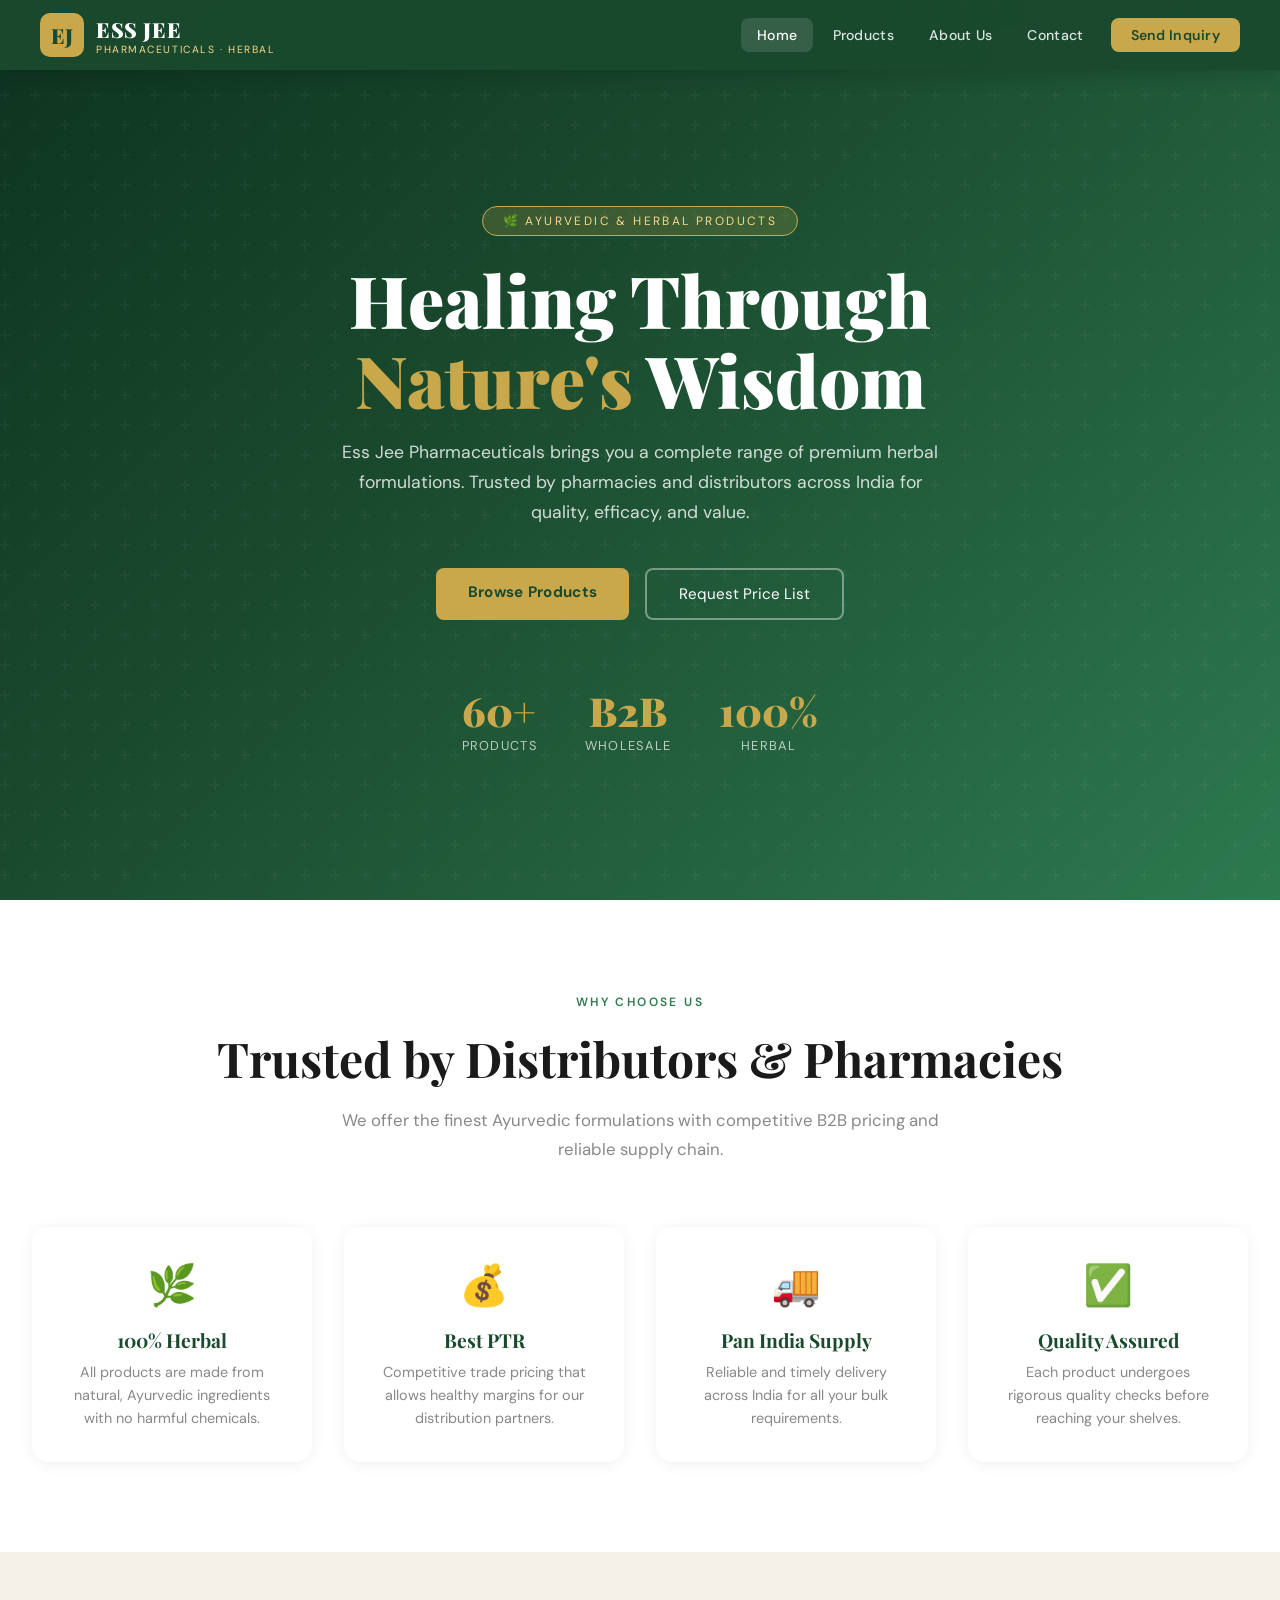
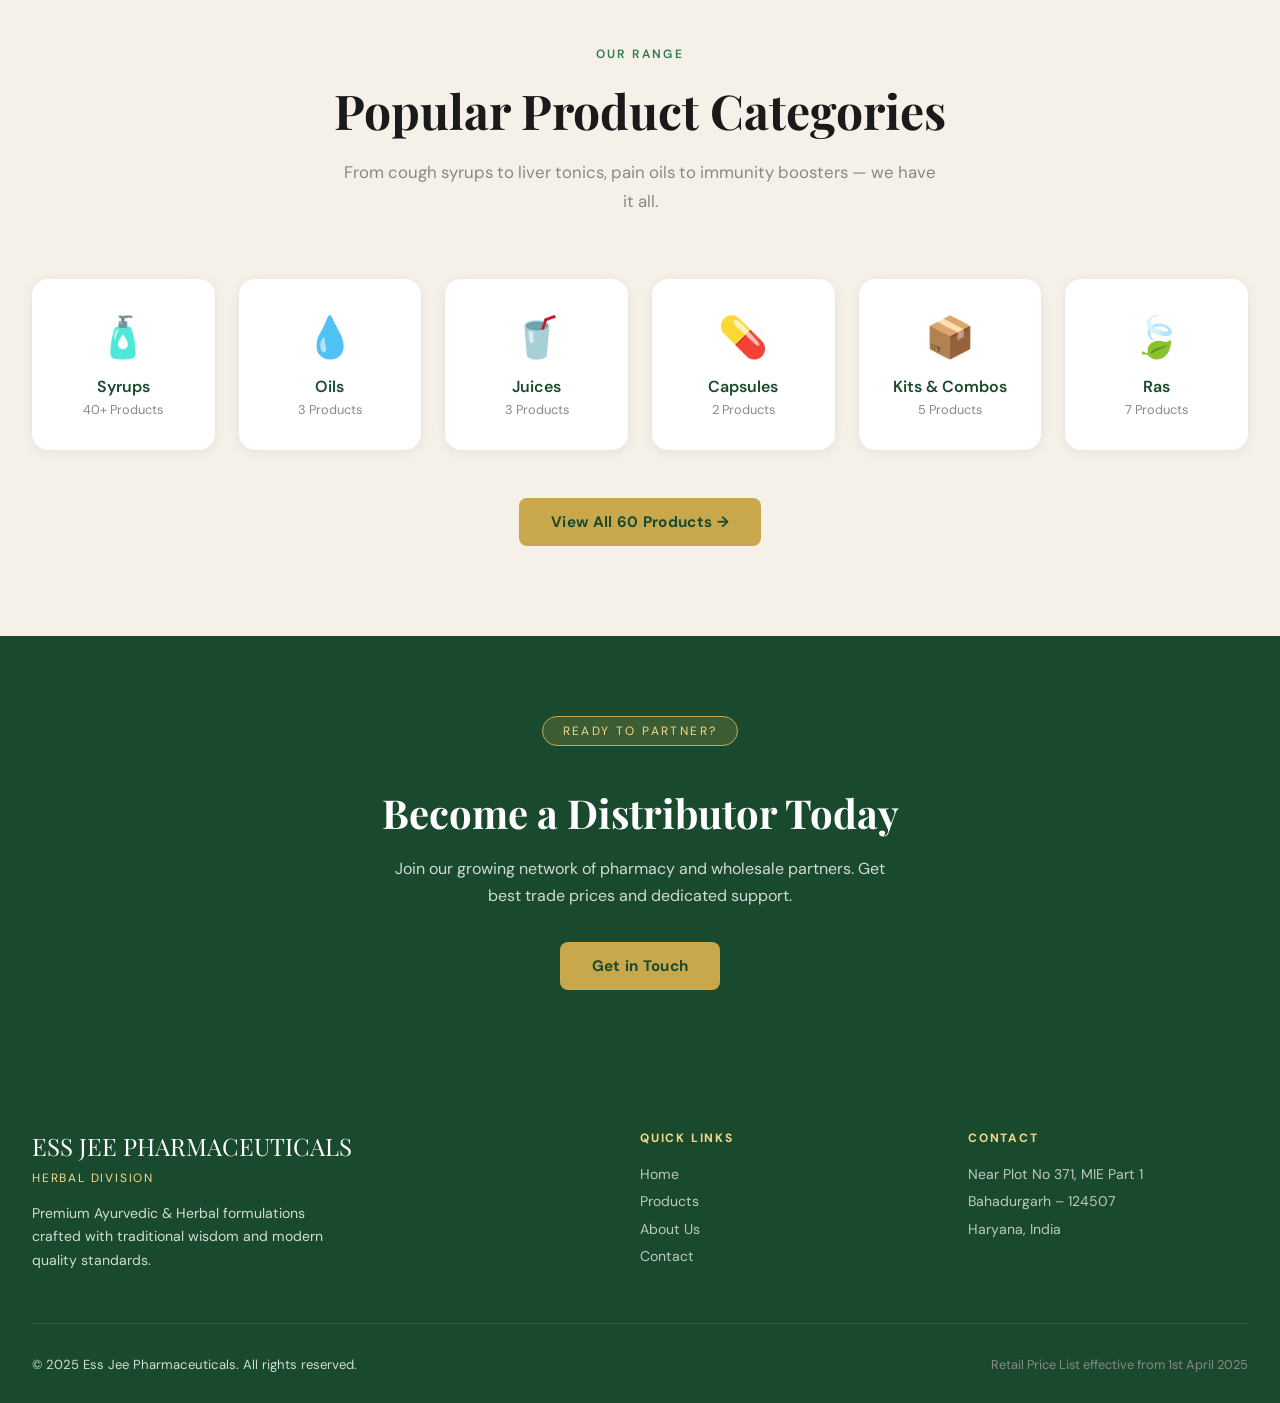
==== index.html @ 4474e798 "Initial commit" ====
<!DOCTYPE html>
<html lang="en">
<head>
<meta charset="UTF-8">
<meta name="viewport" content="width=device-width, initial-scale=1.0">
<title>Ess Jee Pharmaceuticals – Herbal Division</title>
<link rel="stylesheet" href="css/style.css">
</head>
<body>

<!-- NAVBAR -->
<nav id="navbar">
  <a class="nav-logo" href="#" onclick="showPage('home')">
    <div style="width:44px;height:44px;background:var(--gold);border-radius:10px;display:flex;align-items:center;justify-content:center;font-size:1.3rem;font-weight:900;color:var(--green-dark);font-family:'Playfair Display',serif;">EJ</div>
    <div class="nav-logo-text">
      <div class="brand">ESS JEE</div>
      <div class="tagline">Pharmaceuticals · Herbal</div>
    </div>
  </a>
  <div class="nav-links" id="navLinks">
    <a href="#" onclick="showPage('home')" id="nav-home" class="active">Home</a>
    <a href="#" onclick="showPage('products')" id="nav-products">Products</a>
    <a href="#" onclick="showPage('about')" id="nav-about">About Us</a>
    <a href="#" onclick="showPage('contact')" id="nav-contact">Contact</a>
    <a href="#" class="btn-quote" onclick="showPage('contact')">Send Inquiry</a>
  </div>
  <div class="hamburger" onclick="toggleMenu()">
    <span></span><span></span><span></span>
  </div>
</nav>

<!-- HOME PAGE -->
<div id="home-page">
  <section class="hero">
    <div class="hero-content">
      <div class="hero-badge">🌿 Ayurvedic &amp; Herbal Products</div>
      <h1>Healing Through <span>Nature's</span> Wisdom</h1>
      <p>Ess Jee Pharmaceuticals brings you a complete range of premium herbal formulations. Trusted by pharmacies and distributors across India for quality, efficacy, and value.</p>
      <div class="hero-btns">
        <a href="#" class="btn-primary" onclick="showPage('products')">Browse Products</a>
        <a href="#" class="btn-outline" onclick="showPage('contact')">Request Price List</a>
      </div>
      <div class="hero-stats">
        <div class="stat"><div class="num">60+</div><div class="label">Products</div></div>
        <div class="stat"><div class="num">B2B</div><div class="label">Wholesale</div></div>
        <div class="stat"><div class="num">100%</div><div class="label">Herbal</div></div>
      </div>
    </div>
  </section>

  <!-- WHY CHOOSE US -->
  <section style="padding:90px 0;background:white;">
    <div class="container">
      <div class="section-header">
        <span class="section-label">Why Choose Us</span>
        <h2>Trusted by Distributors &amp; Pharmacies</h2>
        <p>We offer the finest Ayurvedic formulations with competitive B2B pricing and reliable supply chain.</p>
      </div>
      <div style="display:grid;grid-template-columns:repeat(auto-fit,minmax(220px,1fr));gap:2rem;">
        <div class="value-card">
          <div class="icon">🌿</div>
          <h3>100% Herbal</h3>
          <p>All products are made from natural, Ayurvedic ingredients with no harmful chemicals.</p>
        </div>
        <div class="value-card">
          <div class="icon">💰</div>
          <h3>Best PTR</h3>
          <p>Competitive trade pricing that allows healthy margins for our distribution partners.</p>
        </div>
        <div class="value-card">
          <div class="icon">🚚</div>
          <h3>Pan India Supply</h3>
          <p>Reliable and timely delivery across India for all your bulk requirements.</p>
        </div>
        <div class="value-card">
          <div class="icon">✅</div>
          <h3>Quality Assured</h3>
          <p>Each product undergoes rigorous quality checks before reaching your shelves.</p>
        </div>
      </div>
    </div>
  </section>

  <!-- FEATURED PRODUCTS TEASER -->
  <section style="padding:90px 0;background:var(--off-white);">
    <div class="container">
      <div class="section-header">
        <span class="section-label">Our Range</span>
        <h2>Popular Product Categories</h2>
        <p>From cough syrups to liver tonics, pain oils to immunity boosters — we have it all.</p>
      </div>
      <div style="display:grid;grid-template-columns:repeat(auto-fit,minmax(180px,1fr));gap:1.5rem;margin-bottom:3rem;">
        <div onclick="filterAndShow('Syrup')" style="cursor:pointer;background:white;border-radius:16px;padding:2rem;text-align:center;box-shadow:0 2px 12px rgba(0,0,0,0.07);transition:all 0.2s;" onmouseover="this.style.transform='translateY(-4px)'" onmouseout="this.style.transform='translateY(0)'">
          <div style="font-size:2.5rem;margin-bottom:0.8rem;">🧴</div>
          <div style="font-weight:600;color:var(--green-dark);">Syrups</div>
          <div style="font-size:0.8rem;color:var(--text-light);margin-top:4px;">40+ Products</div>
        </div>
        <div onclick="filterAndShow('Oil')" style="cursor:pointer;background:white;border-radius:16px;padding:2rem;text-align:center;box-shadow:0 2px 12px rgba(0,0,0,0.07);transition:all 0.2s;" onmouseover="this.style.transform='translateY(-4px)'" onmouseout="this.style.transform='translateY(0)'">
          <div style="font-size:2.5rem;margin-bottom:0.8rem;">💧</div>
          <div style="font-weight:600;color:var(--green-dark);">Oils</div>
          <div style="font-size:0.8rem;color:var(--text-light);margin-top:4px;">3 Products</div>
        </div>
        <div onclick="filterAndShow('Juice')" style="cursor:pointer;background:white;border-radius:16px;padding:2rem;text-align:center;box-shadow:0 2px 12px rgba(0,0,0,0.07);transition:all 0.2s;" onmouseover="this.style.transform='translateY(-4px)'" onmouseout="this.style.transform='translateY(0)'">
          <div style="font-size:2.5rem;margin-bottom:0.8rem;">🥤</div>
          <div style="font-weight:600;color:var(--green-dark);">Juices</div>
          <div style="font-size:0.8rem;color:var(--text-light);margin-top:4px;">3 Products</div>
        </div>
        <div onclick="filterAndShow('Capsule')" style="cursor:pointer;background:white;border-radius:16px;padding:2rem;text-align:center;box-shadow:0 2px 12px rgba(0,0,0,0.07);transition:all 0.2s;" onmouseover="this.style.transform='translateY(-4px)'" onmouseout="this.style.transform='translateY(0)'">
          <div style="font-size:2.5rem;margin-bottom:0.8rem;">💊</div>
          <div style="font-weight:600;color:var(--green-dark);">Capsules</div>
          <div style="font-size:0.8rem;color:var(--text-light);margin-top:4px;">2 Products</div>
        </div>
        <div onclick="filterAndShow('Kit')" style="cursor:pointer;background:white;border-radius:16px;padding:2rem;text-align:center;box-shadow:0 2px 12px rgba(0,0,0,0.07);transition:all 0.2s;" onmouseover="this.style.transform='translateY(-4px)'" onmouseout="this.style.transform='translateY(0)'">
          <div style="font-size:2.5rem;margin-bottom:0.8rem;">📦</div>
          <div style="font-weight:600;color:var(--green-dark);">Kits &amp; Combos</div>
          <div style="font-size:0.8rem;color:var(--text-light);margin-top:4px;">5 Products</div>
        </div>
        <div onclick="filterAndShow('Ras')" style="cursor:pointer;background:white;border-radius:16px;padding:2rem;text-align:center;box-shadow:0 2px 12px rgba(0,0,0,0.07);transition:all 0.2s;" onmouseover="this.style.transform='translateY(-4px)'" onmouseout="this.style.transform='translateY(0)'">
          <div style="font-size:2.5rem;margin-bottom:0.8rem;">🍃</div>
          <div style="font-weight:600;color:var(--green-dark);">Ras</div>
          <div style="font-size:0.8rem;color:var(--text-light);margin-top:4px;">7 Products</div>
        </div>
      </div>
      <div style="text-align:center;">
        <a href="#" class="btn-primary" onclick="showPage('products')">View All 60 Products →</a>
      </div>
    </div>
  </section>

  <!-- CTA -->
  <section style="background:var(--green-dark);padding:80px 2rem;text-align:center;">
    <div class="hero-badge" style="background:rgba(201,168,76,0.2);">Ready to Partner?</div>
    <h2 style="font-family:'Playfair Display',serif;color:white;font-size:2.5rem;margin:1rem 0;">Become a Distributor Today</h2>
    <p style="color:rgba(255,255,255,0.8);max-width:500px;margin:0 auto 2rem;line-height:1.7;">Join our growing network of pharmacy and wholesale partners. Get best trade prices and dedicated support.</p>
    <a href="#" class="btn-primary" onclick="showPage('contact')">Get in Touch</a>
  </section>

  <footer>
    <div class="container">
      <div class="footer-grid">
        <div class="footer-brand">
          <div class="logo-text">ESS JEE PHARMACEUTICALS</div>
          <div class="sub">Herbal Division</div>
          <p>Premium Ayurvedic &amp; Herbal formulations crafted with traditional wisdom and modern quality standards.</p>
        </div>
        <div class="footer-col">
          <h4>Quick Links</h4>
          <a onclick="showPage('home')">Home</a>
          <a onclick="showPage('products')">Products</a>
          <a onclick="showPage('about')">About Us</a>
          <a onclick="showPage('contact')">Contact</a>
        </div>
        <div class="footer-col">
          <h4>Contact</h4>
          <a>Near Plot No 371, MIE Part 1</a>
          <a>Bahadurgarh – 124507</a>
          <a>Haryana, India</a>
        </div>
      </div>
      <div class="footer-bottom">
        <span>© 2025 Ess Jee Pharmaceuticals. All rights reserved.</span>
        <span style="color:var(--text-light);font-size:0.8rem;">Retail Price List effective from 1st April 2025</span>
      </div>
    </div>
  </footer>
</div>

<!-- PRODUCTS PAGE -->
<div id="products-page" class="page-section" style="padding-top:100px;background:var(--off-white);">
  <div class="container">
    <div class="section-header">
      <span class="section-label">Our Range</span>
      <h2>Product Catalogue</h2>
      <p>Complete B2B product listing with MRP and PTR pricing. Effective 1st April 2025.</p>
    </div>
    <div class="search-bar">
      <input type="text" id="productSearch" placeholder="Search products..." oninput="renderProducts()">
    </div>
    <div class="filters" id="filterBtns"></div>
    <div class="products-grid" id="productsGrid"></div>
  </div>
  <!-- Footer -->
  <div style="margin-top:80px;background:var(--green-dark);padding:40px 0;">
    <div class="container" style="display:flex;justify-content:space-between;align-items:center;flex-wrap:wrap;gap:1rem;">
      <span style="color:rgba(255,255,255,0.8);font-size:0.9rem;">© 2025 Ess Jee Pharmaceuticals</span>
      <span style="color:var(--gold-light);font-size:0.8rem;">All prices in INR (₹) · B2B Trade Pricing</span>
    </div>
  </div>
</div>

<!-- ABOUT PAGE -->
<div id="about-page" class="page-section">
  <div class="about-hero">
    <h1>About Ess Jee Pharmaceuticals</h1>
    <p>Rooted in Ayurvedic tradition, committed to modern quality standards.</p>
  </div>
  <div class="about-content">
    <div class="container">
      <div class="about-grid">
        <div style="background:linear-gradient(135deg,var(--green-dark),var(--green-mid));border-radius:20px;height:380px;display:flex;align-items:center;justify-content:center;font-size:6rem;">🌿</div>
        <div class="about-text">
          <span class="section-label">Our Story</span>
          <h2>Healing India, Naturally</h2>
          <p>Ess Jee Pharmaceuticals is a dedicated Herbal Division focused on bringing the best of Ayurvedic science to modern healthcare. We believe in the power of nature to heal, and our products are a testament to that belief.</p>
          <p>Based in Bahadurgarh, Haryana, we serve pharmacies, distributors, and healthcare providers across India with a growing portfolio of over 60 carefully formulated herbal products.</p>
          <p>Our formulations cover a wide spectrum — from liver tonics and cough syrups to joint pain oils, digestive aids, blood purifiers, and immunity boosters — all made with premium quality herbs.</p>
        </div>
      </div>
      <div class="about-grid" style="margin-bottom:0;">
        <div class="about-text">
          <span class="section-label">Our Mission</span>
          <h2>Quality You Can Trust</h2>
          <p>We are committed to producing herbal medicines that are safe, effective, and accessible. Every product in our range undergoes strict quality control to ensure consistency and potency.</p>
          <p>Our B2B pricing model ensures that our trade partners — pharmacies, distributors, and stockists — can maintain healthy margins while offering patients genuinely good herbal alternatives.</p>
        </div>
        <div style="background:linear-gradient(135deg,var(--gold),#8a6910);border-radius:20px;height:380px;display:flex;align-items:center;justify-content:center;font-size:6rem;">⚗️</div>
      </div>
      <div class="section-header" style="margin-top:5rem;">
        <span class="section-label">Our Values</span>
        <h2>What Drives Us</h2>
      </div>
      <div class="values-grid">
        <div class="value-card">
          <div class="icon">🌱</div>
          <h3>Natural Ingredients</h3>
          <p>We source the finest herbs and botanicals to create formulations that are gentle yet powerful.</p>
        </div>
        <div class="value-card">
          <div class="icon">🤝</div>
          <h3>Partner First</h3>
          <p>Our distributors and pharmacies are our partners. We work hard to ensure their success.</p>
        </div>
        <div class="value-card">
          <div class="icon">📋</div>
          <h3>Transparency</h3>
          <p>Clear pricing, clear ingredients, and clear communication — always.</p>
        </div>
      </div>
    </div>
  </div>
  <footer>
    <div class="container">
      <div class="footer-grid">
        <div class="footer-brand">
          <div class="logo-text">ESS JEE PHARMACEUTICALS</div>
          <div class="sub">Herbal Division</div>
          <p>Premium Ayurvedic &amp; Herbal formulations crafted with traditional wisdom and modern quality standards.</p>
        </div>
        <div class="footer-col">
          <h4>Quick Links</h4>
          <a onclick="showPage('home')">Home</a>
          <a onclick="showPage('products')">Products</a>
          <a onclick="showPage('about')">About Us</a>
          <a onclick="showPage('contact')">Contact</a>
        </div>
        <div class="footer-col">
          <h4>Address</h4>
          <a>Near Plot No 371, MIE Part 1</a>
          <a>Bahadurgarh – 124507</a>
          <a>Haryana, India</a>
        </div>
      </div>
      <div class="footer-bottom">
        <span>© 2025 Ess Jee Pharmaceuticals. All rights reserved.</span>
      </div>
    </div>
  </footer>
</div>

<!-- CONTACT PAGE -->
<div id="contact-page" class="page-section">
  <div class="contact-hero">
    <h1>Get In Touch</h1>
    <p>Send us a query, request a quote, or enquire about becoming a distributor.</p>
  </div>
  <div class="contact-content">
    <div class="container">
      <div class="contact-grid">
        <div class="contact-info">
          <h3>Contact Information</h3>
          <div class="info-item">
            <div class="info-icon">📍</div>
            <div>
              <h4>Address</h4>
              <p>Near Plot No 371, MIE Part 1<br>Bahadurgarh – 124507<br>Haryana, India</p>
            </div>
          </div>
          <div class="info-item">
            <div class="info-icon">📞</div>
            <div>
              <h4>Phone / WhatsApp</h4>
              <p>Contact via inquiry form</p>
            </div>
          </div>
          <div class="info-item">
            <div class="info-icon">🕐</div>
            <div>
              <h4>Business Hours</h4>
              <p>Mon – Sat: 9:00 AM – 6:00 PM<br>Sunday: Closed</p>
            </div>
          </div>
          <div class="info-item">
            <div class="info-icon">🏭</div>
            <div>
              <h4>Business Type</h4>
              <p>B2B Wholesale · Distributors<br>Pharmacies · Stockists</p>
            </div>
          </div>
          <div style="background:var(--green-dark);border-radius:16px;padding:2rem;margin-top:2rem;color:white;">
            <h4 style="color:var(--gold-light);font-size:0.8rem;letter-spacing:0.1em;text-transform:uppercase;margin-bottom:1rem;">Price List 2025</h4>
            <p style="font-size:0.9rem;color:rgba(255,255,255,0.8);line-height:1.6;">Our retail price list is effective from 1st April 2025. Contact us for bulk pricing and distributor terms.</p>
          </div>
        </div>
        <div class="query-form">
          <h3>Send Us a Query</h3>
          <p>Fill in the form and our team will get back to you within 24 hours.</p>
          <div class="form-row">
            <div class="form-group">
              <label>Full Name *</label>
              <input type="text" id="fname" placeholder="Your name">
            </div>
            <div class="form-group">
              <label>Business Name *</label>
              <input type="text" id="bname" placeholder="Pharmacy / Company name">
            </div>
          </div>
          <div class="form-row">
            <div class="form-group">
              <label>Phone Number *</label>
              <input type="tel" id="phone" placeholder="+91 XXXXX XXXXX">
            </div>
            <div class="form-group">
              <label>Email Address</label>
              <input type="email" id="email" placeholder="your@email.com">
            </div>
          </div>
          <div class="form-group">
            <label>Business Type</label>
            <select id="btype">
              <option>Select business type</option>
              <option>Pharmacy / Medical Store</option>
              <option>Wholesale Distributor</option>
              <option>Stockist</option>
              <option>Super Stockist</option>
              <option>Hospital / Clinic</option>
              <option>Other</option>
            </select>
          </div>
          <div class="form-group">
            <label>City / State</label>
            <input type="text" id="city" placeholder="Your city and state">
          </div>
          <div class="form-group">
            <label>Your Query / Message *</label>
            <textarea id="message" placeholder="Tell us what products you're interested in, or ask any question..."></textarea>
          </div>
          <button class="btn-submit" onclick="submitQuery()">Send Query →</button>
          <div class="form-success" id="formSuccess">
            ✅ Thank you! Your query has been received. We'll contact you within 24 hours.
          </div>
        </div>
      </div>
    </div>
  </div>
  <footer>
    <div class="container">
      <div class="footer-grid">
        <div class="footer-brand">
          <div class="logo-text">ESS JEE PHARMACEUTICALS</div>
          <div class="sub">Herbal Division</div>
          <p>Premium Ayurvedic &amp; Herbal formulations crafted with traditional wisdom and modern quality standards.</p>
        </div>
        <div class="footer-col">
          <h4>Quick Links</h4>
          <a onclick="showPage('home')">Home</a>
          <a onclick="showPage('products')">Products</a>
          <a onclick="showPage('about')">About Us</a>
          <a onclick="showPage('contact')">Contact</a>
        </div>
        <div class="footer-col">
          <h4>Address</h4>
          <a>Near Plot No 371, MIE Part 1</a>
          <a>Bahadurgarh – 124507</a>
          <a>Haryana, India</a>
        </div>
      </div>
      <div class="footer-bottom">
        <span>© 2025 Ess Jee Pharmaceuticals. All rights reserved.</span>
      </div>
    </div>
  </footer>
</div>

<!-- PRODUCT MODAL -->
<div class="modal-overlay" id="productModal">
  <div class="modal">
    <button class="modal-close" onclick="closeModal()">✕</button>
    <div class="modal-product-icon" id="modal-icon"></div>
    <div class="modal-cat" id="modal-cat"></div>
    <h2 id="modal-name"></h2>
    <p class="modal-desc" id="modal-desc"></p>
    <div class="modal-prices">
      <div class="price-item">
        <div class="label">Pack Size</div>
        <div class="amount" id="modal-pack" style="font-size:1.4rem;"></div>
      </div>
      <div class="price-item">
        <div class="label">MRP</div>
        <div class="amount" id="modal-mrp"></div>
        <div class="sub">Max Retail Price</div>
      </div>
      <div class="price-item">
        <div class="label">PTR</div>
        <div class="amount" id="modal-ptr" style="color:var(--green-mid);"></div>
        <div class="sub">Price to Retailer</div>
      </div>
    </div>
    <button class="btn-inquiry" onclick="closeModal();showPage('contact')">Send Inquiry for This Product</button>
  </div>
</div>

<script src="js/products.js"></script>
<script src="js/app.js"></script>
</body>
</html>
---- css/style.css ----
@import url('https://fonts.googleapis.com/css2?family=Playfair+Display:wght@400;700;900&family=DM+Sans:wght@300;400;500;600&display=swap');

:root {
  --green-dark: #1a4a2e;
  --green-mid: #2d7a4f;
  --green-light: #4caf50;
  --gold: #c9a84c;
  --gold-light: #f5d98b;
  --cream: #fdfaf4;
  --off-white: #f5f0e8;
  --text-dark: #1a1a1a;
  --text-mid: #444;
  --text-light: #888;
  --white: #ffffff;
  --shadow: 0 4px 24px rgba(0,0,0,0.10);
  --shadow-lg: 0 12px 48px rgba(0,0,0,0.15);
}

* { margin: 0; padding: 0; box-sizing: border-box; }

body {
  font-family: 'DM Sans', sans-serif;
  background: var(--cream);
  color: var(--text-dark);
  overflow-x: hidden;
}

/* NAVBAR */
nav {
  position: fixed; top: 0; left: 0; right: 0; z-index: 1000;
  background: rgba(26,74,46,0.97);
  backdrop-filter: blur(12px);
  display: flex; align-items: center; justify-content: space-between;
  padding: 0 2.5rem; height: 70px;
  box-shadow: 0 2px 20px rgba(0,0,0,0.2);
}

.nav-logo {
  display: flex; align-items: center; gap: 12px; text-decoration: none;
}
.nav-logo img { height: 44px; }
.nav-logo-text { color: var(--white); }
.nav-logo-text .brand { font-family: 'Playfair Display', serif; font-size: 1.3rem; font-weight: 900; letter-spacing: 0.03em; }
.nav-logo-text .tagline { font-size: 0.65rem; color: var(--gold-light); letter-spacing: 0.15em; text-transform: uppercase; }

.nav-links { display: flex; gap: 0.2rem; align-items: center; }
.nav-links a {
  color: rgba(255,255,255,0.85);
  text-decoration: none; font-size: 0.88rem; font-weight: 500;
  padding: 8px 16px; border-radius: 8px;
  transition: all 0.2s; letter-spacing: 0.02em;
}
.nav-links a:hover, .nav-links a.active { color: var(--white); background: rgba(255,255,255,0.12); }
.nav-links .btn-quote {
  background: var(--gold); color: var(--green-dark); font-weight: 600;
  padding: 8px 20px; margin-left: 8px;
}
.nav-links .btn-quote:hover { background: var(--gold-light); }

.hamburger { display: none; flex-direction: column; gap: 5px; cursor: pointer; padding: 6px; }
.hamburger span { display: block; width: 24px; height: 2px; background: white; border-radius: 2px; transition: all 0.3s; }

/* HERO */
.hero {
  min-height: 100vh; display: flex; align-items: center; justify-content: center;
  background: linear-gradient(135deg, #0d3320 0%, #1a4a2e 40%, #2d7a4f 100%);
  position: relative; overflow: hidden; text-align: center; padding: 120px 2rem 60px;
}
.hero::before {
  content: ''; position: absolute; inset: 0;
  background: url("data:image/svg+xml,%3Csvg width='60' height='60' viewBox='0 0 60 60' xmlns='http://www.w3.org/2000/svg'%3E%3Cg fill='none' fill-rule='evenodd'%3E%3Cg fill='%23ffffff' fill-opacity='0.03'%3E%3Cpath d='M36 34v-4h-2v4h-4v2h4v4h2v-4h4v-2h-4zm0-30V0h-2v4h-4v2h4v4h2V6h4V4h-4zM6 34v-4H4v4H0v2h4v4h2v-4h4v-2H6zM6 4V0H4v4H0v2h4v4h2V6h4V4H6z'/%3E%3C/g%3E%3C/g%3E%3C/svg%3E");
}
.hero-content { position: relative; z-index: 1; max-width: 800px; }
.hero-badge {
  display: inline-block; background: rgba(201,168,76,0.2); border: 1px solid var(--gold);
  color: var(--gold-light); font-size: 0.75rem; letter-spacing: 0.2em;
  text-transform: uppercase; padding: 6px 20px; border-radius: 100px; margin-bottom: 1.5rem;
  animation: fadeUp 0.6s ease both;
}
.hero h1 {
  font-family: 'Playfair Display', serif; font-size: clamp(2.5rem, 6vw, 4.5rem);
  color: var(--white); font-weight: 900; line-height: 1.1; margin-bottom: 1.2rem;
  animation: fadeUp 0.6s 0.1s ease both;
}
.hero h1 span { color: var(--gold); }
.hero p {
  font-size: 1.1rem; color: rgba(255,255,255,0.8); line-height: 1.7; max-width: 600px;
  margin: 0 auto 2.5rem; animation: fadeUp 0.6s 0.2s ease both;
}
.hero-btns { display: flex; gap: 1rem; justify-content: center; flex-wrap: wrap; animation: fadeUp 0.6s 0.3s ease both; }
.btn-primary {
  background: var(--gold); color: var(--green-dark); font-weight: 700;
  padding: 14px 32px; border-radius: 8px; text-decoration: none; font-size: 0.95rem;
  transition: all 0.2s; letter-spacing: 0.02em; display: inline-block;
}
.btn-primary:hover { background: var(--gold-light); transform: translateY(-2px); box-shadow: 0 8px 24px rgba(201,168,76,0.4); }
.btn-outline {
  border: 2px solid rgba(255,255,255,0.4); color: var(--white);
  padding: 14px 32px; border-radius: 8px; text-decoration: none; font-size: 0.95rem;
  transition: all 0.2s; display: inline-block;
}
.btn-outline:hover { border-color: white; background: rgba(255,255,255,0.1); }

.hero-stats {
  display: flex; gap: 3rem; justify-content: center; margin-top: 4rem;
  animation: fadeUp 0.6s 0.4s ease both;
}
.stat { color: var(--white); }
.stat .num { font-family: 'Playfair Display', serif; font-size: 2.5rem; font-weight: 900; color: var(--gold); }
.stat .label { font-size: 0.8rem; color: rgba(255,255,255,0.7); text-transform: uppercase; letter-spacing: 0.1em; }

/* PAGE SECTIONS */
.page-section { padding: 100px 0; display: none; }
.page-section.active { display: block; }

.section-header { text-align: center; margin-bottom: 4rem; }
.section-label {
  display: inline-block; color: var(--green-mid); font-size: 0.75rem;
  letter-spacing: 0.2em; text-transform: uppercase; font-weight: 600;
  margin-bottom: 1rem; 
}
.section-header h2 {
  font-family: 'Playfair Display', serif; font-size: clamp(2rem, 4vw, 3rem);
  color: var(--text-dark); margin-bottom: 1rem;
}
.section-header p { color: var(--text-light); font-size: 1.05rem; max-width: 600px; margin: 0 auto; line-height: 1.7; }

.container { max-width: 1280px; margin: 0 auto; padding: 0 2rem; }

/* PRODUCTS */
#products-page { background: var(--off-white); padding-top: 100px; padding-bottom: 80px; }

.filters {
  display: flex; gap: 0.75rem; flex-wrap: wrap; margin-bottom: 2.5rem; justify-content: center;
}
.filter-btn {
  padding: 8px 20px; border-radius: 100px; border: 2px solid #ddd;
  background: white; cursor: pointer; font-size: 0.85rem; font-weight: 500;
  transition: all 0.2s; font-family: 'DM Sans', sans-serif;
}
.filter-btn:hover { border-color: var(--green-mid); color: var(--green-mid); }
.filter-btn.active { background: var(--green-dark); border-color: var(--green-dark); color: white; }

.search-bar {
  display: flex; gap: 1rem; max-width: 500px; margin: 0 auto 2rem;
}
.search-bar input {
  flex: 1; padding: 12px 20px; border: 2px solid #ddd; border-radius: 8px;
  font-size: 0.95rem; font-family: 'DM Sans', sans-serif; outline: none;
  transition: border-color 0.2s; background: white;
}
.search-bar input:focus { border-color: var(--green-mid); }

.products-grid {
  display: grid; grid-template-columns: repeat(auto-fill, minmax(280px, 1fr)); gap: 1.5rem;
}

.product-card {
  background: white; border-radius: 16px; overflow: hidden;
  box-shadow: 0 2px 12px rgba(0,0,0,0.07); transition: all 0.3s; cursor: pointer;
  border: 1px solid rgba(0,0,0,0.05);
}
.product-card:hover { transform: translateY(-4px); box-shadow: var(--shadow-lg); }

.product-img {
  height: 180px; display: flex; align-items: center; justify-content: center;
  font-size: 4rem; position: relative;
}
.product-img .category-tag {
  position: absolute; top: 12px; left: 12px;
  background: rgba(255,255,255,0.9); color: var(--green-dark);
  font-size: 0.7rem; font-weight: 600; padding: 4px 10px; border-radius: 100px;
  text-transform: uppercase; letter-spacing: 0.08em;
}

.product-info { padding: 1.2rem; }
.product-info h3 { font-size: 0.95rem; font-weight: 600; margin-bottom: 0.5rem; color: var(--text-dark); line-height: 1.4; }
.product-info .contents { font-size: 0.8rem; color: var(--text-light); margin-bottom: 1rem; line-height: 1.4; }
.product-footer { display: flex; align-items: center; justify-content: space-between; padding-top: 0.8rem; border-top: 1px solid #f0f0f0; }
.pack-size { font-size: 0.8rem; color: var(--text-light); font-weight: 500; }
.prices { text-align: right; }
.prices .mrp { font-size: 0.8rem; color: var(--text-light); }
.prices .mrp span { text-decoration: line-through; }
.prices .ptr { font-size: 1.1rem; font-weight: 700; color: var(--green-dark); }
.prices .ptr-label { font-size: 0.65rem; color: var(--green-mid); font-weight: 600; letter-spacing: 0.05em; }

/* ABOUT PAGE */
#about-page { background: var(--cream); }
.about-hero {
  background: linear-gradient(135deg, var(--green-dark) 0%, var(--green-mid) 100%);
  padding: 140px 2rem 80px; text-align: center; color: white;
}
.about-hero h1 { font-family: 'Playfair Display', serif; font-size: 3rem; margin-bottom: 1rem; }
.about-hero p { color: rgba(255,255,255,0.85); font-size: 1.1rem; max-width: 600px; margin: 0 auto; }

.about-content { padding: 80px 0; }
.about-grid { display: grid; grid-template-columns: 1fr 1fr; gap: 4rem; align-items: center; margin-bottom: 5rem; }
.about-grid img { width: 100%; border-radius: 16px; }
.about-text .section-label { display: block; margin-bottom: 0.5rem; }
.about-text h2 { font-family: 'Playfair Display', serif; font-size: 2.2rem; margin-bottom: 1.2rem; color: var(--green-dark); }
.about-text p { color: var(--text-mid); line-height: 1.8; margin-bottom: 1rem; }

.values-grid { display: grid; grid-template-columns: repeat(3, 1fr); gap: 2rem; margin-top: 4rem; }
.value-card {
  background: white; padding: 2rem; border-radius: 16px; text-align: center;
  box-shadow: 0 2px 16px rgba(0,0,0,0.06);
}
.value-card .icon { font-size: 2.5rem; margin-bottom: 1rem; }
.value-card h3 { font-family: 'Playfair Display', serif; font-size: 1.2rem; margin-bottom: 0.5rem; color: var(--green-dark); }
.value-card p { font-size: 0.9rem; color: var(--text-light); line-height: 1.6; }

/* CONTACT PAGE */
#contact-page { background: var(--off-white); }
.contact-hero {
  background: linear-gradient(135deg, var(--green-dark) 0%, var(--green-mid) 100%);
  padding: 140px 2rem 80px; text-align: center; color: white;
}
.contact-hero h1 { font-family: 'Playfair Display', serif; font-size: 3rem; margin-bottom: 1rem; }
.contact-hero p { color: rgba(255,255,255,0.85); font-size: 1.1rem; max-width: 600px; margin: 0 auto; }

.contact-content { padding: 80px 0; }
.contact-grid { display: grid; grid-template-columns: 1fr 1.5fr; gap: 4rem; }

.contact-info h3 { font-family: 'Playfair Display', serif; font-size: 1.6rem; margin-bottom: 2rem; color: var(--green-dark); }
.info-item { display: flex; gap: 1rem; margin-bottom: 1.5rem; align-items: flex-start; }
.info-icon { width: 44px; height: 44px; background: var(--green-dark); border-radius: 10px; display: flex; align-items: center; justify-content: center; font-size: 1.2rem; flex-shrink: 0; }
.info-item h4 { font-size: 0.85rem; color: var(--text-light); margin-bottom: 0.3rem; font-weight: 500; text-transform: uppercase; letter-spacing: 0.08em; }
.info-item p { color: var(--text-dark); font-weight: 500; font-size: 0.95rem; line-height: 1.5; }

.query-form { background: white; padding: 2.5rem; border-radius: 20px; box-shadow: var(--shadow); }
.query-form h3 { font-family: 'Playfair Display', serif; font-size: 1.6rem; margin-bottom: 0.5rem; color: var(--green-dark); }
.query-form p { color: var(--text-light); font-size: 0.9rem; margin-bottom: 2rem; }

.form-row { display: grid; grid-template-columns: 1fr 1fr; gap: 1rem; }
.form-group { margin-bottom: 1.2rem; }
.form-group label { display: block; font-size: 0.85rem; font-weight: 600; margin-bottom: 6px; color: var(--text-dark); }
.form-group input, .form-group select, .form-group textarea {
  width: 100%; padding: 11px 14px; border: 2px solid #e8e8e8;
  border-radius: 10px; font-size: 0.9rem; font-family: 'DM Sans', sans-serif;
  outline: none; transition: border-color 0.2s; color: var(--text-dark);
}
.form-group input:focus, .form-group select:focus, .form-group textarea:focus { border-color: var(--green-mid); }
.form-group textarea { height: 120px; resize: vertical; }
.btn-submit {
  width: 100%; background: var(--green-dark); color: white; border: none;
  padding: 14px; border-radius: 10px; font-size: 1rem; font-weight: 600;
  cursor: pointer; font-family: 'DM Sans', sans-serif; transition: all 0.2s;
  letter-spacing: 0.02em;
}
.btn-submit:hover { background: var(--green-mid); transform: translateY(-1px); }
.form-success {
  display: none; background: #e8f5e9; border: 1px solid #a5d6a7; border-radius: 10px;
  padding: 1.2rem; text-align: center; color: var(--green-dark); margin-top: 1rem;
  font-weight: 600;
}

/* FOOTER */
footer {
  background: var(--green-dark); color: rgba(255,255,255,0.8);
  padding: 60px 0 30px;
}
.footer-grid { display: grid; grid-template-columns: 2fr 1fr 1fr; gap: 3rem; margin-bottom: 3rem; }
.footer-brand .logo-text { font-family: 'Playfair Display', serif; font-size: 1.5rem; color: white; margin-bottom: 0.5rem; }
.footer-brand .sub { color: var(--gold-light); font-size: 0.75rem; letter-spacing: 0.15em; text-transform: uppercase; margin-bottom: 1rem; }
.footer-brand p { font-size: 0.88rem; line-height: 1.7; max-width: 300px; }
.footer-col h4 { color: var(--gold-light); font-size: 0.75rem; letter-spacing: 0.15em; text-transform: uppercase; margin-bottom: 1.2rem; }
.footer-col a { display: block; color: rgba(255,255,255,0.7); text-decoration: none; font-size: 0.88rem; margin-bottom: 0.6rem; transition: color 0.2s; cursor: pointer; }
.footer-col a:hover { color: white; }
.footer-bottom { border-top: 1px solid rgba(255,255,255,0.1); padding-top: 2rem; display: flex; justify-content: space-between; align-items: center; font-size: 0.82rem; }

/* ANIMATIONS */
@keyframes fadeUp { from { opacity: 0; transform: translateY(20px); } to { opacity: 1; transform: translateY(0); } }

/* RESPONSIVE */
@media (max-width: 768px) {
  nav { padding: 0 1.2rem; }
  .nav-links { display: none; position: absolute; top: 70px; left: 0; right: 0; background: var(--green-dark); flex-direction: column; padding: 1rem; gap: 0; }
  .nav-links.open { display: flex; }
  .nav-links a { padding: 12px 16px; }
  .hamburger { display: flex; }
  .hero-stats { gap: 1.5rem; }
  .about-grid { grid-template-columns: 1fr; }
  .values-grid { grid-template-columns: 1fr; }
  .contact-grid { grid-template-columns: 1fr; }
  .footer-grid { grid-template-columns: 1fr; gap: 2rem; }
  .footer-bottom { flex-direction: column; gap: 0.5rem; text-align: center; }
  .form-row { grid-template-columns: 1fr; }
  .products-grid { grid-template-columns: repeat(auto-fill, minmax(240px, 1fr)); }
}

/* MODAL */
.modal-overlay {
  display: none; position: fixed; inset: 0; background: rgba(0,0,0,0.7);
  z-index: 2000; align-items: center; justify-content: center; padding: 2rem;
}
.modal-overlay.open { display: flex; }
.modal {
  background: white; border-radius: 20px; max-width: 560px; width: 100%;
  padding: 2.5rem; position: relative; animation: fadeUp 0.3s ease;
}
.modal-close {
  position: absolute; top: 1rem; right: 1rem; background: #f0f0f0;
  border: none; width: 36px; height: 36px; border-radius: 50%; cursor: pointer;
  font-size: 1.1rem; display: flex; align-items: center; justify-content: center;
}
.modal-close:hover { background: #e0e0e0; }
.modal-product-icon { font-size: 4rem; margin-bottom: 1rem; }
.modal h2 { font-family: 'Playfair Display', serif; font-size: 1.5rem; margin-bottom: 0.5rem; color: var(--green-dark); }
.modal .modal-cat { color: var(--green-mid); font-size: 0.8rem; font-weight: 600; text-transform: uppercase; letter-spacing: 0.1em; margin-bottom: 1rem; }
.modal .modal-desc { color: var(--text-mid); line-height: 1.7; margin-bottom: 1.5rem; }
.modal-prices { display: flex; gap: 2rem; margin-bottom: 2rem; background: var(--off-white); padding: 1.2rem; border-radius: 12px; }
.modal-prices .price-item .label { font-size: 0.75rem; color: var(--text-light); text-transform: uppercase; letter-spacing: 0.08em; margin-bottom: 4px; }
.modal-prices .price-item .amount { font-family: 'Playfair Display', serif; font-size: 1.8rem; font-weight: 700; color: var(--green-dark); }
.modal-prices .price-item .sub { font-size: 0.75rem; color: var(--text-light); }
.btn-inquiry { width: 100%; background: var(--green-dark); color: white; border: none; padding: 14px; border-radius: 10px; font-size: 0.95rem; font-weight: 600; cursor: pointer; font-family: 'DM Sans', sans-serif; transition: all 0.2s; }
.btn-inquiry:hover { background: var(--green-mid); }

/* HERO PAGE */
#home-page { display: block; }
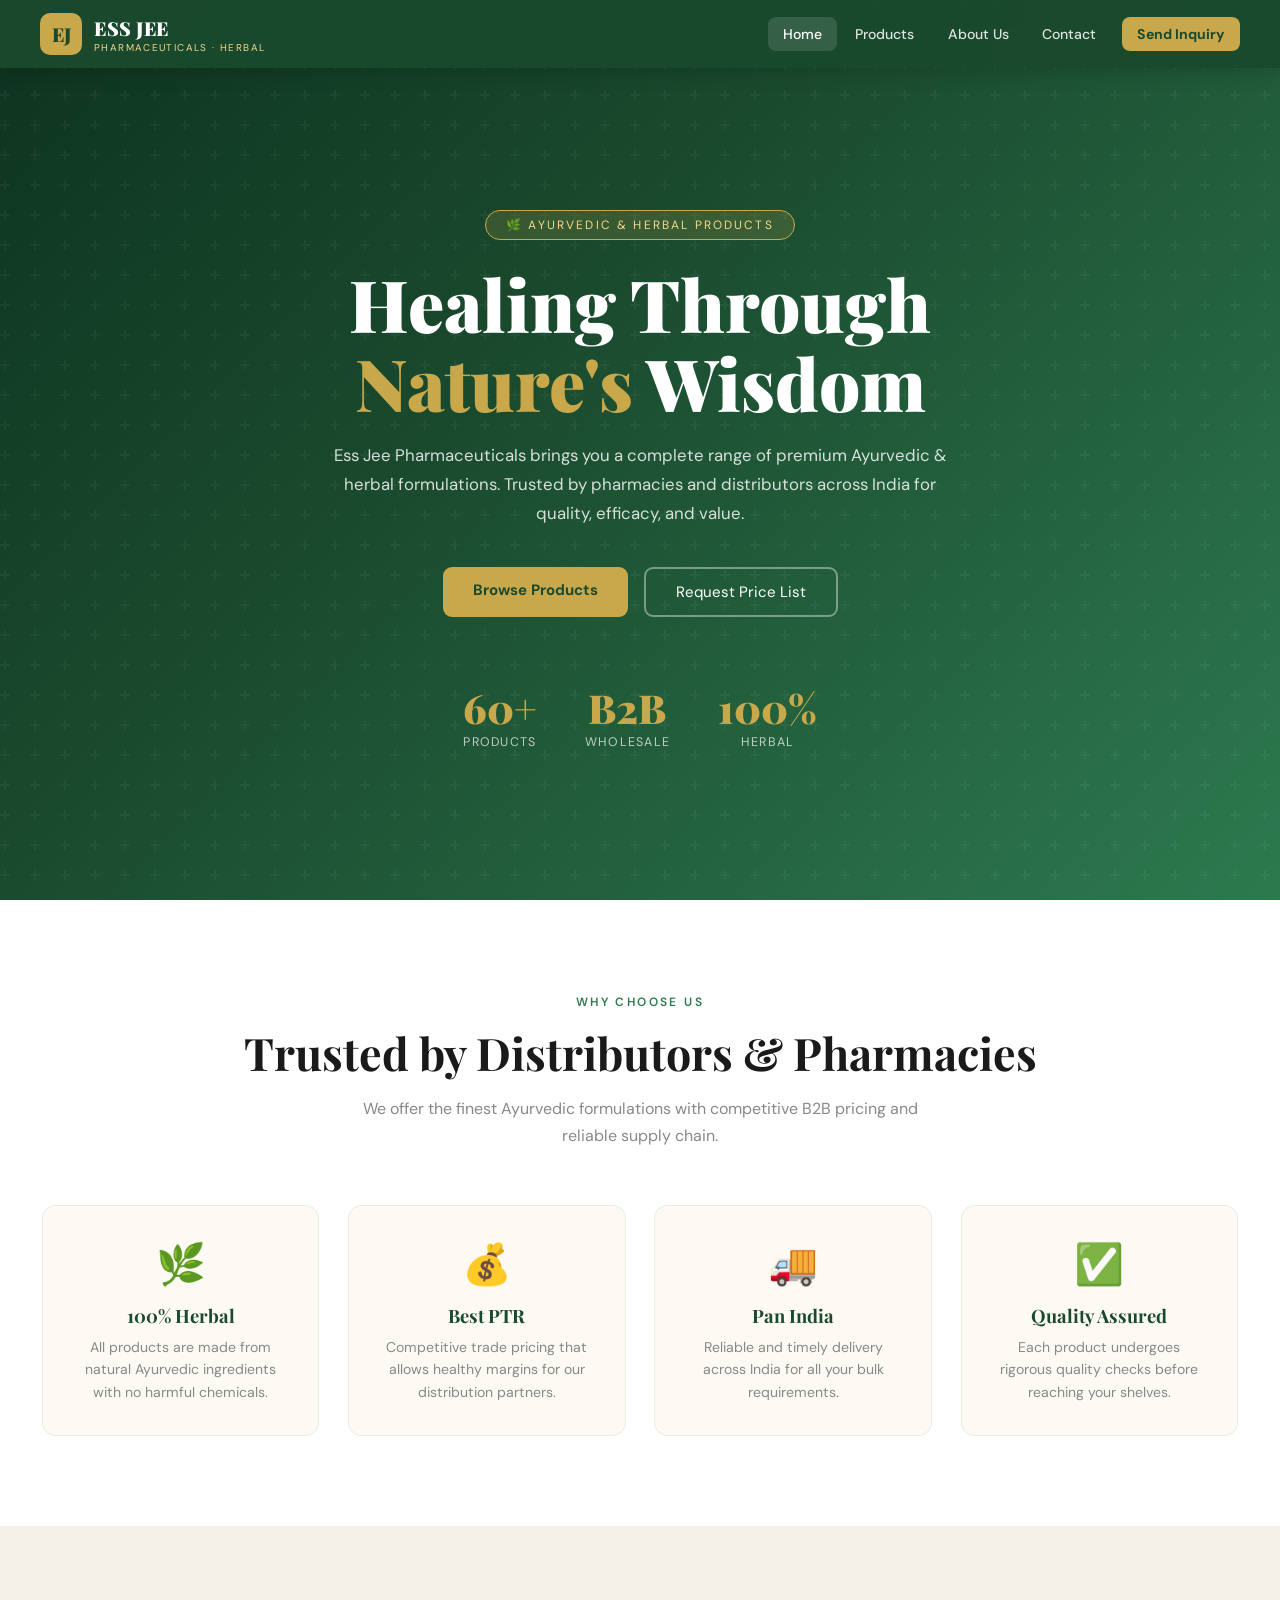
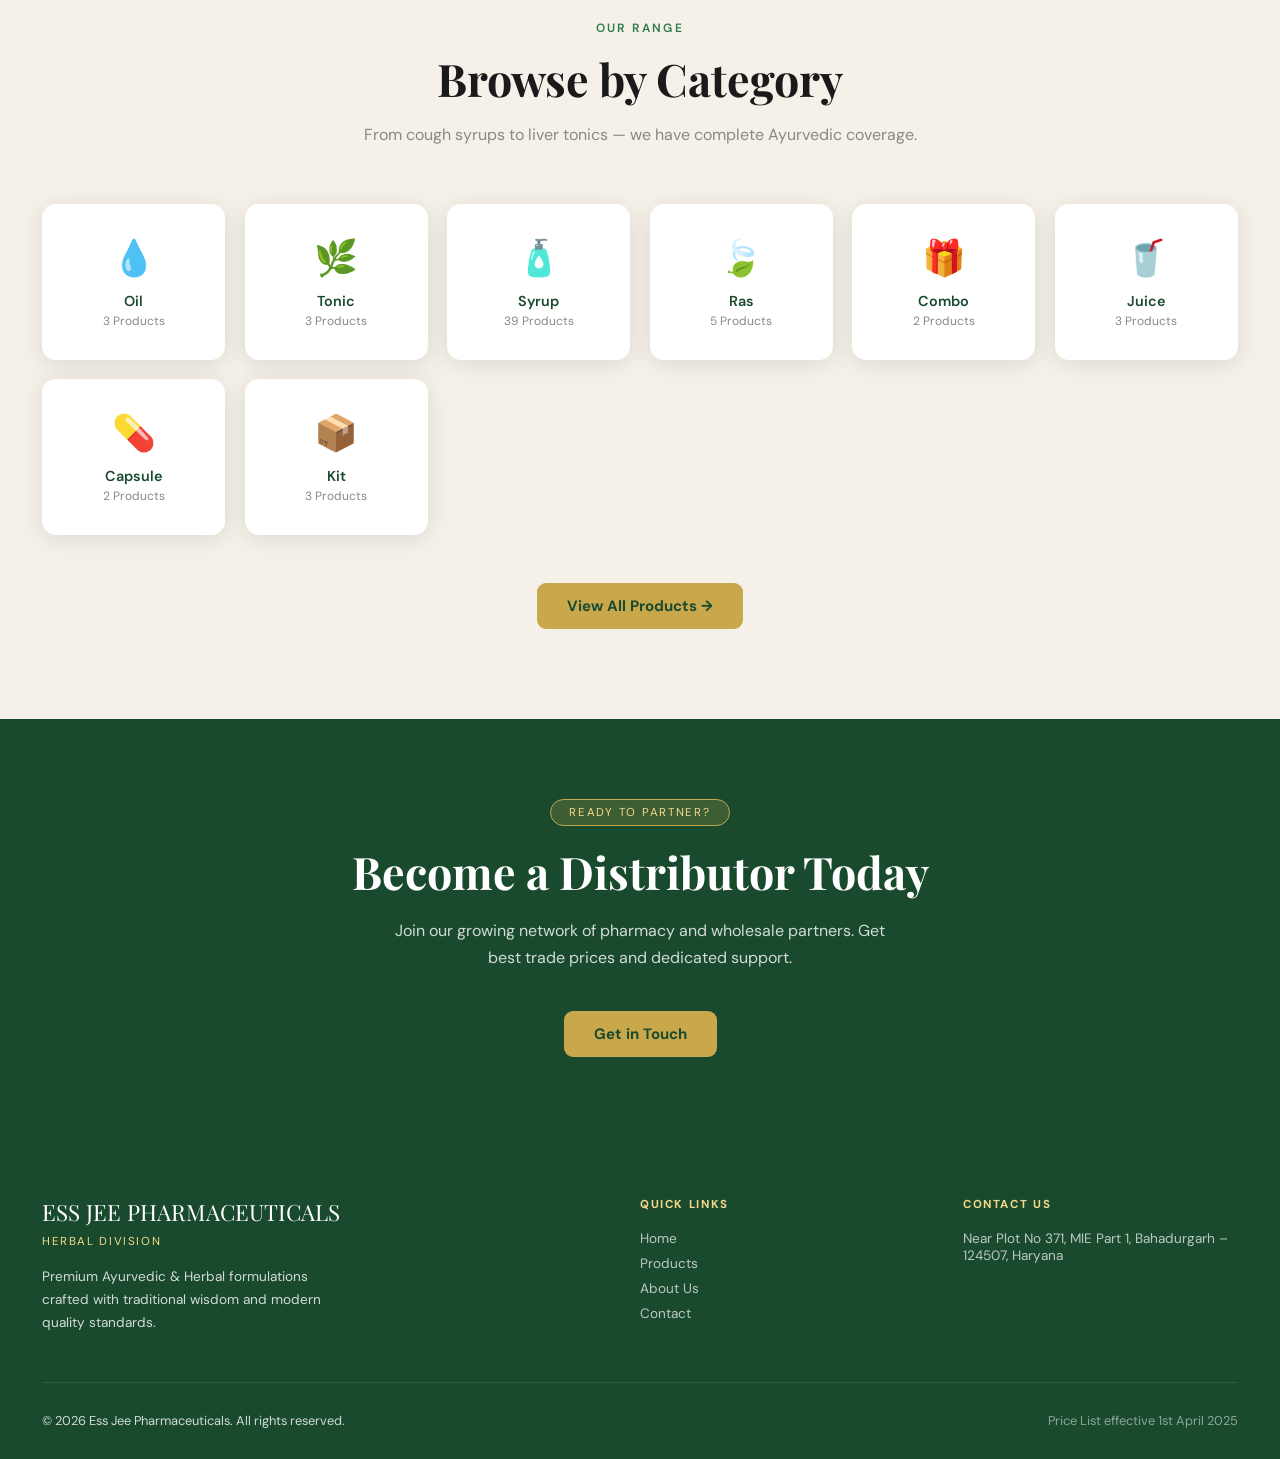
==== commit 0127b8f8: "Updated Code" ====
--- a/index.html
+++ b/index.html
@@ -3,143 +3,490 @@
 <head>
 <meta charset="UTF-8">
 <meta name="viewport" content="width=device-width, initial-scale=1.0">
-<title>Ess Jee Pharmaceuticals – Herbal Division</title>
-<link rel="stylesheet" href="css/style.css">
+<title id="pageTitle">Ess Jee Pharmaceuticals – Herbal Division</title>
+<link rel="preconnect" href="https://fonts.googleapis.com">
+<link href="https://fonts.googleapis.com/css2?family=Playfair+Display:wght@400;700;900&family=DM+Sans:wght@300;400;500;600&display=swap" rel="stylesheet">
+<style>
+:root {
+  --green-dark:#1a4a2e; --green-mid:#2d7a4f; --green-light:#4caf50;
+  --gold:#c9a84c; --gold-light:#f5d98b; --cream:#fdfaf4; --off:#f5f0e8;
+  --text:#1a1a1a; --text-m:#444; --text-l:#888; --white:#fff;
+  --shadow:0 4px 24px rgba(0,0,0,.10); --shadow-lg:0 12px 48px rgba(0,0,0,.15);
+  --radius:14px;
+}
+*{margin:0;padding:0;box-sizing:border-box;}
+body{font-family:'DM Sans',sans-serif;background:var(--cream);color:var(--text);overflow-x:hidden;}
+a{text-decoration:none;}
+
+/* NAV */
+nav{position:fixed;top:0;left:0;right:0;z-index:1000;background:rgba(26,74,46,.97);backdrop-filter:blur(12px);display:flex;align-items:center;justify-content:space-between;padding:0 2.5rem;height:68px;box-shadow:0 2px 20px rgba(0,0,0,.2);}
+.nav-logo{display:flex;align-items:center;gap:12px;cursor:pointer;}
+.nav-logo .logo-mark{width:42px;height:42px;background:var(--gold);border-radius:10px;display:flex;align-items:center;justify-content:center;font-family:'Playfair Display',serif;font-size:1.2rem;font-weight:900;color:var(--green-dark);}
+.nav-logo .logo-text .brand{font-family:'Playfair Display',serif;font-size:1.2rem;font-weight:900;color:#fff;letter-spacing:.03em;}
+.nav-logo .logo-text .tagline{font-size:.62rem;color:var(--gold-light);letter-spacing:.14em;text-transform:uppercase;}
+.nav-links{display:flex;gap:.2rem;align-items:center;}
+.nav-links a{color:rgba(255,255,255,.85);font-size:.88rem;font-weight:500;padding:8px 15px;border-radius:8px;transition:all .2s;cursor:pointer;display:inline-block;}
+.nav-links a:hover,.nav-links a.active{color:#fff;background:rgba(255,255,255,.12);}
+.nav-links .nav-cta{background:var(--gold);color:var(--green-dark)!important;font-weight:700;margin-left:8px;}
+.nav-links .nav-cta:hover{background:var(--gold-light);}
+.hamburger{display:none;flex-direction:column;gap:5px;cursor:pointer;padding:6px;background:none;border:none;}
+.hamburger span{display:block;width:24px;height:2px;background:#fff;border-radius:2px;transition:all .3s;}
+
+/* PAGES */
+.page{display:none;min-height:100vh;}
+.page.active{display:block;}
+
+/* HERO */
+.hero{min-height:100vh;display:flex;align-items:center;justify-content:center;position:relative;overflow:hidden;text-align:center;padding:120px 2rem 60px;}
+.hero-bg{position:absolute;inset:0;background:var(--hero-bg,linear-gradient(135deg,#0d3320 0%,#1a4a2e 40%,#2d7a4f 100%));}
+.hero-pattern{position:absolute;inset:0;opacity:.04;background-image:url("data:image/svg+xml,%3Csvg width='60' height='60' viewBox='0 0 60 60' xmlns='http://www.w3.org/2000/svg'%3E%3Cg fill='%23ffffff'%3E%3Cpath d='M36 34v-4h-2v4h-4v2h4v4h2v-4h4v-2h-4zm0-30V0h-2v4h-4v2h4v4h2V6h4V4h-4zM6 34v-4H4v4H0v2h4v4h2v-4h4v-2H6zM6 4V0H4v4H0v2h4v4h2V6h4V4H6z'/%3E%3C/g%3E%3C/svg%3E");}
+.hero-content{position:relative;z-index:1;max-width:820px;}
+.hero-badge{display:inline-block;background:rgba(201,168,76,.18);border:1px solid var(--gold);color:var(--gold-light);font-size:.75rem;letter-spacing:.18em;text-transform:uppercase;padding:6px 20px;border-radius:100px;margin-bottom:1.5rem;animation:fadeUp .6s ease both;}
+.hero h1{font-family:'Playfair Display',serif;font-size:clamp(2.4rem,6vw,4.5rem);color:#fff;font-weight:900;line-height:1.1;margin-bottom:1.2rem;animation:fadeUp .6s .1s ease both;}
+.hero h1 em,.hero h1 span{color:var(--gold);font-style:normal;}
+.hero p{font-size:1.05rem;color:rgba(255,255,255,.82);line-height:1.7;max-width:620px;margin:0 auto 2.5rem;animation:fadeUp .6s .2s ease both;}
+.hero-btns{display:flex;gap:1rem;justify-content:center;flex-wrap:wrap;animation:fadeUp .6s .3s ease both;}
+.btn-primary{background:var(--gold);color:var(--green-dark);font-weight:700;padding:13px 30px;border-radius:9px;font-size:.94rem;transition:all .2s;display:inline-block;cursor:pointer;}
+.btn-primary:hover{background:var(--gold-light);transform:translateY(-2px);box-shadow:0 8px 24px rgba(201,168,76,.4);}
+.btn-outline{border:2px solid rgba(255,255,255,.4);color:#fff;padding:13px 30px;border-radius:9px;font-size:.94rem;transition:all .2s;display:inline-block;cursor:pointer;}
+.btn-outline:hover{border-color:#fff;background:rgba(255,255,255,.1);}
+.hero-stats{display:flex;gap:3rem;justify-content:center;margin-top:4rem;animation:fadeUp .6s .4s ease both;}
+.stat .num{font-family:'Playfair Display',serif;font-size:2.5rem;font-weight:900;color:var(--gold);}
+.stat .lbl{font-size:.78rem;color:rgba(255,255,255,.7);text-transform:uppercase;letter-spacing:.1em;}
+
+/* SECTION SHARED */
+.container{max-width:1260px;margin:0 auto;padding:0 2rem;}
+.section-header{text-align:center;margin-bottom:3.5rem;}
+.section-label{display:inline-block;color:var(--green-mid);font-size:.75rem;letter-spacing:.2em;text-transform:uppercase;font-weight:600;margin-bottom:.8rem;}
+.section-header h2{font-family:'Playfair Display',serif;font-size:clamp(1.8rem,4vw,2.8rem);color:var(--text);margin-bottom:.8rem;}
+.section-header p{color:var(--text-l);font-size:1rem;max-width:580px;margin:0 auto;line-height:1.7;}
+
+/* PAGE HERO BANNER */
+.page-hero{padding:140px 2rem 80px;text-align:center;color:#fff;}
+.page-hero h1{font-family:'Playfair Display',serif;font-size:clamp(2rem,5vw,3.2rem);margin-bottom:1rem;}
+.page-hero p{color:rgba(255,255,255,.85);font-size:1.05rem;max-width:580px;margin:0 auto;}
+
+/* WHY SECTION */
+.why-section{padding:90px 0;background:#fff;}
+.feature-grid{display:grid;grid-template-columns:repeat(auto-fit,minmax(220px,1fr));gap:1.8rem;}
+.feature-card{background:var(--cream);border-radius:var(--radius);padding:2rem;text-align:center;border:1px solid rgba(0,0,0,.06);transition:all .3s;}
+.feature-card:hover{transform:translateY(-4px);box-shadow:var(--shadow);}
+.feature-card .fc-icon{font-size:2.5rem;margin-bottom:.8rem;}
+.feature-card h3{font-family:'Playfair Display',serif;font-size:1.15rem;margin-bottom:.5rem;color:var(--green-dark);}
+.feature-card p{font-size:.88rem;color:var(--text-l);line-height:1.6;}
+
+/* CATEGORIES SECTION */
+.cat-section{padding:90px 0;background:var(--off);}
+.cat-grid{display:grid;grid-template-columns:repeat(auto-fit,minmax(160px,1fr));gap:1.2rem;margin-bottom:3rem;}
+.cat-card{background:#fff;border-radius:var(--radius);padding:1.8rem;text-align:center;cursor:pointer;transition:all .3s;border:2px solid transparent;box-shadow:var(--shadow);}
+.cat-card:hover{border-color:var(--green-mid);transform:translateY(-4px);}
+.cat-card .cc-icon{font-size:2.2rem;margin-bottom:.7rem;}
+.cat-card .cc-name{font-weight:600;color:var(--green-dark);font-size:.9rem;}
+.cat-card .cc-count{font-size:.75rem;color:var(--text-l);margin-top:3px;}
+
+/* CTA BANNER */
+.cta-section{background:var(--green-dark);padding:80px 2rem;text-align:center;}
+.cta-section .cta-badge{display:inline-block;background:rgba(201,168,76,.2);border:1px solid var(--gold);color:var(--gold-light);font-size:.72rem;letter-spacing:.15em;text-transform:uppercase;padding:5px 18px;border-radius:100px;margin-bottom:1rem;}
+.cta-section h2{font-family:'Playfair Display',serif;color:#fff;font-size:clamp(1.8rem,4vw,2.8rem);margin-bottom:1rem;}
+.cta-section p{color:rgba(255,255,255,.8);max-width:500px;margin:0 auto 2.5rem;line-height:1.7;}
+
+/* PRODUCTS PAGE */
+#page-products{background:var(--off);padding-top:90px;}
+.prod-controls{display:flex;flex-wrap:wrap;gap:.8rem;margin-bottom:2rem;align-items:center;justify-content:center;}
+.prod-search{padding:10px 18px;border:2px solid #ddd;border-radius:10px;font-size:.9rem;font-family:'DM Sans',sans-serif;outline:none;transition:border-color .2s;background:#fff;min-width:240px;}
+.prod-search:focus{border-color:var(--green-mid);}
+.filter-wrap{display:flex;gap:.5rem;flex-wrap:wrap;justify-content:center;margin-bottom:2rem;}
+.filter-btn{padding:7px 18px;border-radius:100px;border:2px solid #ddd;background:#fff;cursor:pointer;font-size:.83rem;font-weight:500;transition:all .2s;font-family:'DM Sans',sans-serif;}
+.filter-btn:hover{border-color:var(--green-mid);color:var(--green-mid);}
+.filter-btn.active{background:var(--green-dark);border-color:var(--green-dark);color:#fff;}
+.products-grid{display:grid;grid-template-columns:repeat(auto-fill,minmax(270px,1fr));gap:1.5rem;padding-bottom:60px;}
+.product-card{background:#fff;border-radius:16px;overflow:hidden;box-shadow:0 2px 12px rgba(0,0,0,.07);transition:all .3s;cursor:pointer;border:1px solid rgba(0,0,0,.05);}
+.product-card:hover{transform:translateY(-5px);box-shadow:var(--shadow-lg);}
+.prod-img{height:180px;display:flex;align-items:center;justify-content:center;font-size:3.5rem;position:relative;overflow:hidden;}
+.prod-img img{width:100%;height:100%;object-fit:cover;}
+.prod-img .cat-tag{position:absolute;top:10px;left:10px;background:rgba(255,255,255,.92);color:var(--green-dark);font-size:.68rem;font-weight:700;padding:3px 10px;border-radius:100px;text-transform:uppercase;letter-spacing:.06em;}
+.prod-info{padding:1.2rem;}
+.prod-info h3{font-size:.93rem;font-weight:700;margin-bottom:.4rem;color:var(--text);line-height:1.4;}
+.prod-info .prod-desc{font-size:.78rem;color:var(--text-l);margin-bottom:.9rem;line-height:1.45;min-height:2.2rem;}
+.prod-footer{display:flex;align-items:flex-end;justify-content:space-between;padding-top:.8rem;border-top:1px solid #f0f0f0;}
+.prod-footer .pack{font-size:.78rem;color:var(--text-l);font-weight:500;}
+.prod-prices{text-align:right;}
+.prod-prices .mrp{font-size:.75rem;color:var(--text-l);}
+.prod-prices .mrp span{text-decoration:line-through;}
+.prod-prices .ptr{font-size:1.1rem;font-weight:700;color:var(--green-dark);}
+.prod-prices .ptr-lbl{font-size:.62rem;color:var(--green-mid);font-weight:700;letter-spacing:.05em;}
+
+/* ABOUT PAGE */
+#page-about .about-content{padding:80px 0;}
+.about-grid{display:grid;grid-template-columns:1fr 1fr;gap:4rem;align-items:center;margin-bottom:5rem;}
+.about-visual{border-radius:20px;overflow:hidden;height:360px;display:flex;align-items:center;justify-content:center;font-size:5rem;}
+.about-text .section-label{display:block;margin-bottom:.5rem;}
+.about-text h2{font-family:'Playfair Display',serif;font-size:2.1rem;margin-bottom:1.2rem;color:var(--green-dark);}
+.about-text p{color:var(--text-m);line-height:1.8;margin-bottom:1rem;font-size:.95rem;}
+.values-grid{display:grid;grid-template-columns:repeat(3,1fr);gap:1.8rem;margin-top:4rem;}
+.value-card{background:#fff;padding:2rem;border-radius:16px;text-align:center;box-shadow:0 2px 16px rgba(0,0,0,.06);}
+.value-card .vi{font-size:2.2rem;margin-bottom:.8rem;}
+.value-card h3{font-family:'Playfair Display',serif;font-size:1.15rem;margin-bottom:.5rem;color:var(--green-dark);}
+.value-card p{font-size:.85rem;color:var(--text-l);line-height:1.6;}
+
+/* CONTACT PAGE */
+#page-contact .contact-content{padding:70px 0;}
+.contact-grid{display:grid;grid-template-columns:1fr 1.6fr;gap:3.5rem;}
+.contact-info h3{font-family:'Playfair Display',serif;font-size:1.5rem;margin-bottom:1.8rem;color:var(--green-dark);}
+.info-item{display:flex;gap:.9rem;margin-bottom:1.4rem;align-items:flex-start;}
+.info-icon{width:42px;height:42px;background:var(--green-dark);border-radius:9px;display:flex;align-items:center;justify-content:center;font-size:1.1rem;flex-shrink:0;}
+.info-item h4{font-size:.78rem;color:var(--text-l);margin-bottom:.25rem;font-weight:500;text-transform:uppercase;letter-spacing:.08em;}
+.info-item p{color:var(--text);font-weight:500;font-size:.92rem;line-height:1.5;}
+.query-form{background:#fff;padding:2.5rem;border-radius:20px;box-shadow:var(--shadow);}
+.query-form h3{font-family:'Playfair Display',serif;font-size:1.5rem;margin-bottom:.4rem;color:var(--green-dark);}
+.query-form .form-intro{color:var(--text-l);font-size:.87rem;margin-bottom:1.8rem;}
+.form-row{display:grid;grid-template-columns:1fr 1fr;gap:1rem;}
+.form-group{margin-bottom:1.1rem;}
+.form-group label{display:block;font-size:.8rem;font-weight:600;margin-bottom:5px;color:var(--text);}
+.form-group input,.form-group select,.form-group textarea{width:100%;padding:10px 14px;border:2px solid #e8e8e8;border-radius:9px;font-size:.88rem;font-family:'DM Sans',sans-serif;outline:none;transition:border-color .2s;color:var(--text);}
+.form-group input:focus,.form-group select:focus,.form-group textarea:focus{border-color:var(--green-mid);}
+.form-group textarea{height:110px;resize:vertical;}
+.btn-submit{width:100%;background:var(--green-dark);color:#fff;border:none;padding:13px;border-radius:10px;font-size:.95rem;font-weight:700;cursor:pointer;font-family:'DM Sans',sans-serif;transition:all .2s;letter-spacing:.02em;}
+.btn-submit:hover{background:var(--green-mid);transform:translateY(-1px);}
+.form-success{display:none;background:#e8f5e9;border:1px solid #a5d6a7;border-radius:10px;padding:1.2rem;text-align:center;color:var(--green-dark);margin-top:1rem;font-weight:600;}
+
+/* CUSTOM PAGES */
+.custom-page-content{padding:80px 0;}
+.custom-page-inner{max-width:900px;margin:0 auto;background:#fff;border-radius:20px;padding:3rem;box-shadow:var(--shadow);}
+.custom-page-inner img{max-width:100%;border-radius:12px;margin:1rem 0;}
+
+/* FOOTER */
+footer{background:var(--green-dark);color:rgba(255,255,255,.8);padding:60px 0 30px;}
+.footer-grid{display:grid;grid-template-columns:2fr 1fr 1fr;gap:3rem;margin-bottom:3rem;}
+.footer-brand .logo-text{font-family:'Playfair Display',serif;font-size:1.4rem;color:#fff;margin-bottom:.4rem;}
+.footer-brand .sub{color:var(--gold-light);font-size:.72rem;letter-spacing:.14em;text-transform:uppercase;margin-bottom:1rem;}
+.footer-brand p{font-size:.85rem;line-height:1.7;max-width:300px;}
+.footer-col h4{color:var(--gold-light);font-size:.72rem;letter-spacing:.14em;text-transform:uppercase;margin-bottom:1.1rem;}
+.footer-col a{display:block;color:rgba(255,255,255,.7);font-size:.85rem;margin-bottom:.5rem;transition:color .2s;cursor:pointer;}
+.footer-col a:hover{color:#fff;}
+.footer-bottom{border-top:1px solid rgba(255,255,255,.1);padding-top:1.8rem;display:flex;justify-content:space-between;align-items:center;font-size:.8rem;flex-wrap:wrap;gap:.5rem;}
+
+/* MODAL */
+.modal-overlay{display:none;position:fixed;inset:0;background:rgba(0,0,0,.75);z-index:2000;align-items:center;justify-content:center;padding:2rem;}
+.modal-overlay.open{display:flex;}
+.modal{background:#fff;border-radius:20px;max-width:560px;width:100%;padding:2.5rem;position:relative;animation:fadeUp .3s ease;max-height:90vh;overflow-y:auto;}
+.modal-close{position:absolute;top:1rem;right:1rem;background:#f0f0f0;border:none;width:34px;height:34px;border-radius:50%;cursor:pointer;font-size:1rem;}
+.modal-close:hover{background:#e0e0e0;}
+.modal-img{width:100%;height:200px;object-fit:cover;border-radius:12px;margin-bottom:1rem;display:none;}
+.modal-icon{font-size:3.5rem;margin-bottom:.8rem;}
+.modal-cat{color:var(--green-mid);font-size:.78rem;font-weight:700;text-transform:uppercase;letter-spacing:.1em;margin-bottom:.5rem;}
+.modal h2{font-family:'Playfair Display',serif;font-size:1.5rem;margin-bottom:.8rem;color:var(--green-dark);}
+.modal-desc{color:var(--text-m);line-height:1.7;margin-bottom:1.5rem;font-size:.92rem;}
+.modal-prices{display:flex;gap:1.5rem;background:var(--off);padding:1.2rem;border-radius:12px;margin-bottom:2rem;flex-wrap:wrap;}
+.modal-price-item .mlbl{font-size:.72rem;color:var(--text-l);text-transform:uppercase;letter-spacing:.08em;margin-bottom:3px;}
+.modal-price-item .mamnt{font-family:'Playfair Display',serif;font-size:1.8rem;font-weight:700;color:var(--green-dark);}
+.modal-price-item .msub{font-size:.72rem;color:var(--text-l);}
+.btn-modal-cta{width:100%;background:var(--green-dark);color:#fff;border:none;padding:13px;border-radius:10px;font-size:.92rem;font-weight:700;cursor:pointer;font-family:'DM Sans',sans-serif;transition:all .2s;}
+.btn-modal-cta:hover{background:var(--green-mid);}
+
+/* ANIMATIONS */
+@keyframes fadeUp{from{opacity:0;transform:translateY(20px)}to{opacity:1;transform:translateY(0)}}
+
+/* RESPONSIVE */
+@media(max-width:900px){
+  nav{padding:0 1.2rem;}
+  .nav-links{display:none;position:absolute;top:68px;left:0;right:0;background:rgba(26,74,46,.98);flex-direction:column;padding:1rem;gap:.2rem;}
+  .nav-links.open{display:flex;}
+  .hamburger{display:flex;}
+  .about-grid{grid-template-columns:1fr;}
+  .values-grid{grid-template-columns:1fr;}
+  .contact-grid{grid-template-columns:1fr;}
+  .footer-grid{grid-template-columns:1fr;gap:2rem;}
+  .footer-bottom{flex-direction:column;text-align:center;}
+  .form-row{grid-template-columns:1fr;}
+  .hero-stats{gap:1.5rem;}
+}
+@media(max-width:600px){
+  .products-grid{grid-template-columns:1fr 1fr;}
+  .cat-grid{grid-template-columns:repeat(3,1fr);}
+}
+@media(max-width:420px){
+  .products-grid{grid-template-columns:1fr;}
+}
+</style>
 </head>
 <body>
 
-<!-- NAVBAR -->
+<!-- NAV -->
 <nav id="navbar">
-  <a class="nav-logo" href="#" onclick="showPage('home')">
-    <div style="width:44px;height:44px;background:var(--gold);border-radius:10px;display:flex;align-items:center;justify-content:center;font-size:1.3rem;font-weight:900;color:var(--green-dark);font-family:'Playfair Display',serif;">EJ</div>
-    <div class="nav-logo-text">
-      <div class="brand">ESS JEE</div>
+  <div class="nav-logo" onclick="showPage('home')">
+    <div class="logo-mark" id="navLogoMark">EJ</div>
+    <div class="logo-text">
+      <div class="brand" id="navBrand">ESS JEE</div>
       <div class="tagline">Pharmaceuticals · Herbal</div>
     </div>
-  </a>
+  </div>
   <div class="nav-links" id="navLinks">
-    <a href="#" onclick="showPage('home')" id="nav-home" class="active">Home</a>
-    <a href="#" onclick="showPage('products')" id="nav-products">Products</a>
-    <a href="#" onclick="showPage('about')" id="nav-about">About Us</a>
-    <a href="#" onclick="showPage('contact')" id="nav-contact">Contact</a>
-    <a href="#" class="btn-quote" onclick="showPage('contact')">Send Inquiry</a>
-  </div>
-  <div class="hamburger" onclick="toggleMenu()">
+    <a onclick="showPage('home')" id="nav-home" class="active">Home</a>
+    <a onclick="showPage('products')" id="nav-products">Products</a>
+    <a onclick="showPage('about')" id="nav-about">About Us</a>
+    <a onclick="showPage('contact')" id="nav-contact">Contact</a>
+    <a class="nav-cta" onclick="showPage('contact')">Send Inquiry</a>
+  </div>
+  <button class="hamburger" onclick="document.getElementById('navLinks').classList.toggle('open')">
     <span></span><span></span><span></span>
-  </div>
+  </button>
 </nav>
 
 <!-- HOME PAGE -->
-<div id="home-page">
-  <section class="hero">
+<div id="page-home" class="page active">
+
+  <!-- HERO -->
+  <section class="hero" id="heroSection">
+    <div class="hero-bg" id="heroBg"></div>
+    <div class="hero-pattern"></div>
     <div class="hero-content">
-      <div class="hero-badge">🌿 Ayurvedic &amp; Herbal Products</div>
-      <h1>Healing Through <span>Nature's</span> Wisdom</h1>
-      <p>Ess Jee Pharmaceuticals brings you a complete range of premium herbal formulations. Trusted by pharmacies and distributors across India for quality, efficacy, and value.</p>
+      <div class="hero-badge" id="heroBadge">🌿 Ayurvedic &amp; Herbal Products</div>
+      <h1 id="heroHeading"></h1>
+      <p id="heroSubtext"></p>
       <div class="hero-btns">
-        <a href="#" class="btn-primary" onclick="showPage('products')">Browse Products</a>
-        <a href="#" class="btn-outline" onclick="showPage('contact')">Request Price List</a>
+        <span class="btn-primary" id="heroBtn1" onclick="showPage('products')">Browse Products</span>
+        <span class="btn-outline" id="heroBtn2" onclick="showPage('contact')">Request Price List</span>
       </div>
       <div class="hero-stats">
-        <div class="stat"><div class="num">60+</div><div class="label">Products</div></div>
-        <div class="stat"><div class="num">B2B</div><div class="label">Wholesale</div></div>
-        <div class="stat"><div class="num">100%</div><div class="label">Herbal</div></div>
+        <div class="stat"><div class="num" id="heroStatProd">60+</div><div class="lbl">Products</div></div>
+        <div class="stat"><div class="num">B2B</div><div class="lbl">Wholesale</div></div>
+        <div class="stat"><div class="num">100%</div><div class="lbl">Herbal</div></div>
       </div>
     </div>
   </section>
 
-  <!-- WHY CHOOSE US -->
-  <section style="padding:90px 0;background:white;">
+  <!-- WHY -->
+  <section class="why-section" id="whySection">
     <div class="container">
       <div class="section-header">
         <span class="section-label">Why Choose Us</span>
-        <h2>Trusted by Distributors &amp; Pharmacies</h2>
-        <p>We offer the finest Ayurvedic formulations with competitive B2B pricing and reliable supply chain.</p>
-      </div>
-      <div style="display:grid;grid-template-columns:repeat(auto-fit,minmax(220px,1fr));gap:2rem;">
-        <div class="value-card">
-          <div class="icon">🌿</div>
-          <h3>100% Herbal</h3>
-          <p>All products are made from natural, Ayurvedic ingredients with no harmful chemicals.</p>
-        </div>
-        <div class="value-card">
-          <div class="icon">💰</div>
-          <h3>Best PTR</h3>
-          <p>Competitive trade pricing that allows healthy margins for our distribution partners.</p>
-        </div>
-        <div class="value-card">
-          <div class="icon">🚚</div>
-          <h3>Pan India Supply</h3>
-          <p>Reliable and timely delivery across India for all your bulk requirements.</p>
-        </div>
-        <div class="value-card">
-          <div class="icon">✅</div>
-          <h3>Quality Assured</h3>
-          <p>Each product undergoes rigorous quality checks before reaching your shelves.</p>
-        </div>
-      </div>
+        <h2 id="whyHeading">Trusted by Distributors &amp; Pharmacies</h2>
+        <p id="whySubtext"></p>
+      </div>
+      <div class="feature-grid" id="featureGrid"></div>
     </div>
   </section>
 
-  <!-- FEATURED PRODUCTS TEASER -->
-  <section style="padding:90px 0;background:var(--off-white);">
+  <!-- CATEGORIES -->
+  <section class="cat-section">
     <div class="container">
       <div class="section-header">
         <span class="section-label">Our Range</span>
-        <h2>Popular Product Categories</h2>
-        <p>From cough syrups to liver tonics, pain oils to immunity boosters — we have it all.</p>
-      </div>
-      <div style="display:grid;grid-template-columns:repeat(auto-fit,minmax(180px,1fr));gap:1.5rem;margin-bottom:3rem;">
-        <div onclick="filterAndShow('Syrup')" style="cursor:pointer;background:white;border-radius:16px;padding:2rem;text-align:center;box-shadow:0 2px 12px rgba(0,0,0,0.07);transition:all 0.2s;" onmouseover="this.style.transform='translateY(-4px)'" onmouseout="this.style.transform='translateY(0)'">
-          <div style="font-size:2.5rem;margin-bottom:0.8rem;">🧴</div>
-          <div style="font-weight:600;color:var(--green-dark);">Syrups</div>
-          <div style="font-size:0.8rem;color:var(--text-light);margin-top:4px;">40+ Products</div>
+        <h2>Browse by Category</h2>
+        <p>From cough syrups to liver tonics — we have complete Ayurvedic coverage.</p>
+      </div>
+      <div class="cat-grid" id="catGrid"></div>
+      <div style="text-align:center">
+        <span class="btn-primary" onclick="showPage('products')">View All Products →</span>
+      </div>
+    </div>
+  </section>
+
+  <!-- CTA -->
+  <section class="cta-section" id="ctaSection">
+    <div class="cta-badge">Ready to Partner?</div>
+    <h2 id="ctaHeading"></h2>
+    <p id="ctaSubtext"></p>
+    <span class="btn-primary" id="ctaBtn" onclick="showPage('contact')">Get in Touch</span>
+  </section>
+
+  <div id="homeFooter"></div>
+</div>
+
+<!-- PRODUCTS PAGE -->
+<div id="page-products" class="page">
+  <div class="page-hero" id="prodHero" style="background:linear-gradient(135deg,#0d3320,#1a4a2e,#2d7a4f)">
+    <h1 id="prodHeroH">Product Catalogue</h1>
+    <p id="prodHeroP">Complete B2B product listing with MRP and PTR pricing.</p>
+  </div>
+  <div class="container" style="padding-top:50px">
+    <div class="prod-controls">
+      <input class="prod-search" type="text" id="prodSearch" placeholder="🔍 Search products by name..." oninput="renderProducts()">
+    </div>
+    <div class="filter-wrap" id="filterWrap"></div>
+    <div class="products-grid" id="productsGrid"></div>
+  </div>
+  <div id="prodFooter"></div>
+</div>
+
+<!-- ABOUT PAGE -->
+<div id="page-about" class="page">
+  <div class="page-hero" id="aboutHero" style="background:linear-gradient(135deg,#0d3320,#1a4a2e,#2d7a4f)">
+    <h1 id="aboutHeroH"></h1>
+    <p id="aboutHeroP"></p>
+  </div>
+  <div class="about-content">
+    <div class="container">
+      <div class="about-grid" id="aboutStory">
+        <div class="about-visual" style="background:linear-gradient(135deg,#1a4a2e,#2d7a4f)">🌿</div>
+        <div class="about-text">
+          <span class="section-label">Our Story</span>
+          <h2 id="storyH"></h2>
+          <p id="storyP1"></p>
+          <p id="storyP2"></p>
+          <p id="storyP3"></p>
         </div>
-        <div onclick="filterAndShow('Oil')" style="cursor:pointer;background:white;border-radius:16px;padding:2rem;text-align:center;box-shadow:0 2px 12px rgba(0,0,0,0.07);transition:all 0.2s;" onmouseover="this.style.transform='translateY(-4px)'" onmouseout="this.style.transform='translateY(0)'">
-          <div style="font-size:2.5rem;margin-bottom:0.8rem;">💧</div>
-          <div style="font-weight:600;color:var(--green-dark);">Oils</div>
-          <div style="font-size:0.8rem;color:var(--text-light);margin-top:4px;">3 Products</div>
+      </div>
+      <div class="about-grid" style="flex-direction:row-reverse">
+        <div class="about-text">
+          <span class="section-label">Our Mission</span>
+          <h2 id="missionH"></h2>
+          <p id="missionP1"></p>
+          <p id="missionP2"></p>
         </div>
-        <div onclick="filterAndShow('Juice')" style="cursor:pointer;background:white;border-radius:16px;padding:2rem;text-align:center;box-shadow:0 2px 12px rgba(0,0,0,0.07);transition:all 0.2s;" onmouseover="this.style.transform='translateY(-4px)'" onmouseout="this.style.transform='translateY(0)'">
-          <div style="font-size:2.5rem;margin-bottom:0.8rem;">🥤</div>
-          <div style="font-weight:600;color:var(--green-dark);">Juices</div>
-          <div style="font-size:0.8rem;color:var(--text-light);margin-top:4px;">3 Products</div>
+        <div class="about-visual" style="background:linear-gradient(135deg,#c9a84c,#8a6910)">⚗️</div>
+      </div>
+      <div class="section-header" style="margin-top:5rem">
+        <span class="section-label">Our Values</span>
+        <h2>What Drives Us</h2>
+      </div>
+      <div class="values-grid" id="valuesGrid"></div>
+    </div>
+  </div>
+  <div id="aboutFooter"></div>
+</div>
+
+<!-- CONTACT PAGE -->
+<div id="page-contact" class="page" style="background:var(--off)">
+  <div class="page-hero" id="contactHero" style="background:linear-gradient(135deg,#0d3320,#1a4a2e,#2d7a4f)">
+    <h1 id="contactHeroH"></h1>
+    <p id="contactHeroP"></p>
+  </div>
+  <div class="contact-content">
+    <div class="container">
+      <div class="contact-grid">
+        <div class="contact-info">
+          <h3>Contact Information</h3>
+          <div class="info-item">
+            <div class="info-icon">📍</div>
+            <div><h4>Address</h4><p id="infoAddress"></p></div>
+          </div>
+          <div class="info-item" id="infoPhoneWrap" style="display:none">
+            <div class="info-icon">📞</div>
+            <div><h4>Phone / WhatsApp</h4><p id="infoPhone"></p></div>
+          </div>
+          <div class="info-item" id="infoEmailWrap" style="display:none">
+            <div class="info-icon">📧</div>
+            <div><h4>Email</h4><p id="infoEmail"></p></div>
+          </div>
+          <div class="info-item">
+            <div class="info-icon">🕐</div>
+            <div><h4>Business Hours</h4><p id="infoHours" style="white-space:pre-line"></p></div>
+          </div>
+          <div class="info-item">
+            <div class="info-icon">🏭</div>
+            <div><h4>Business Type</h4><p>B2B Wholesale · Distributors<br>Pharmacies · Stockists</p></div>
+          </div>
         </div>
-        <div onclick="filterAndShow('Capsule')" style="cursor:pointer;background:white;border-radius:16px;padding:2rem;text-align:center;box-shadow:0 2px 12px rgba(0,0,0,0.07);transition:all 0.2s;" onmouseover="this.style.transform='translateY(-4px)'" onmouseout="this.style.transform='translateY(0)'">
-          <div style="font-size:2.5rem;margin-bottom:0.8rem;">💊</div>
-          <div style="font-weight:600;color:var(--green-dark);">Capsules</div>
-          <div style="font-size:0.8rem;color:var(--text-light);margin-top:4px;">2 Products</div>
+        <div class="query-form">
+          <h3>Send Us a Query</h3>
+          <p class="form-intro" id="formIntro"></p>
+          <div class="form-row">
+            <div class="form-group"><label>Full Name *</label><input type="text" id="qName" placeholder="Your full name"></div>
+            <div class="form-group"><label>Business Name *</label><input type="text" id="qBiz" placeholder="Pharmacy / Company name"></div>
+          </div>
+          <div class="form-row">
+            <div class="form-group"><label>Phone Number *</label><input type="tel" id="qPhone" placeholder="+91 XXXXX XXXXX"></div>
+            <div class="form-group"><label>Email Address</label><input type="email" id="qEmail" placeholder="your@email.com"></div>
+          </div>
+          <div class="form-group">
+            <label>Business Type</label>
+            <select id="qType">
+              <option>Select business type</option>
+              <option>Pharmacy / Medical Store</option>
+              <option>Wholesale Distributor</option>
+              <option>Stockist</option>
+              <option>Super Stockist</option>
+              <option>Hospital / Clinic</option>
+              <option>Other</option>
+            </select>
+          </div>
+          <div class="form-group"><label>City / State</label><input type="text" id="qCity" placeholder="Your city and state"></div>
+          <div class="form-group"><label>Your Message *</label><textarea id="qMsg" placeholder="Tell us what products you're interested in, quantity needed, or ask any question..."></textarea></div>
+          <button class="btn-submit" onclick="submitQuery()">Send Query →</button>
+          <div class="form-success" id="formSuccess">✅ Thank you! Your query has been received. We will contact you within 24 hours.</div>
         </div>
-        <div onclick="filterAndShow('Kit')" style="cursor:pointer;background:white;border-radius:16px;padding:2rem;text-align:center;box-shadow:0 2px 12px rgba(0,0,0,0.07);transition:all 0.2s;" onmouseover="this.style.transform='translateY(-4px)'" onmouseout="this.style.transform='translateY(0)'">
-          <div style="font-size:2.5rem;margin-bottom:0.8rem;">📦</div>
-          <div style="font-weight:600;color:var(--green-dark);">Kits &amp; Combos</div>
-          <div style="font-size:0.8rem;color:var(--text-light);margin-top:4px;">5 Products</div>
-        </div>
-        <div onclick="filterAndShow('Ras')" style="cursor:pointer;background:white;border-radius:16px;padding:2rem;text-align:center;box-shadow:0 2px 12px rgba(0,0,0,0.07);transition:all 0.2s;" onmouseover="this.style.transform='translateY(-4px)'" onmouseout="this.style.transform='translateY(0)'">
-          <div style="font-size:2.5rem;margin-bottom:0.8rem;">🍃</div>
-          <div style="font-weight:600;color:var(--green-dark);">Ras</div>
-          <div style="font-size:0.8rem;color:var(--text-light);margin-top:4px;">7 Products</div>
-        </div>
-      </div>
-      <div style="text-align:center;">
-        <a href="#" class="btn-primary" onclick="showPage('products')">View All 60 Products →</a>
-      </div>
-    </div>
-  </section>
-
-  <!-- CTA -->
-  <section style="background:var(--green-dark);padding:80px 2rem;text-align:center;">
-    <div class="hero-badge" style="background:rgba(201,168,76,0.2);">Ready to Partner?</div>
-    <h2 style="font-family:'Playfair Display',serif;color:white;font-size:2.5rem;margin:1rem 0;">Become a Distributor Today</h2>
-    <p style="color:rgba(255,255,255,0.8);max-width:500px;margin:0 auto 2rem;line-height:1.7;">Join our growing network of pharmacy and wholesale partners. Get best trade prices and dedicated support.</p>
-    <a href="#" class="btn-primary" onclick="showPage('contact')">Get in Touch</a>
-  </section>
-
+      </div>
+    </div>
+  </div>
+  <div id="contactFooter"></div>
+</div>
+
+<!-- CUSTOM PAGES CONTAINER -->
+<div id="page-custom" class="page">
+  <div class="page-hero" id="customPageHero" style="background:linear-gradient(135deg,#0d3320,#1a4a2e,#2d7a4f)">
+    <h1 id="customPageHeroH">Page</h1>
+    <p id="customPageHeroP"></p>
+  </div>
+  <div class="custom-page-content">
+    <div class="container">
+      <div class="custom-page-inner" id="customPageBody"></div>
+    </div>
+  </div>
+  <div id="customFooter"></div>
+</div>
+
+<!-- PRODUCT MODAL -->
+<div class="modal-overlay" id="prodModal">
+  <div class="modal">
+    <button class="modal-close" onclick="closeModal()">✕</button>
+    <img id="modalImg" class="modal-img" alt="">
+    <div class="modal-icon" id="modalIcon"></div>
+    <div class="modal-cat" id="modalCat"></div>
+    <h2 id="modalName"></h2>
+    <p class="modal-desc" id="modalDesc"></p>
+    <div class="modal-prices">
+      <div class="modal-price-item"><div class="mlbl">Pack</div><div class="mamnt" id="modalPack" style="font-size:1.3rem"></div></div>
+      <div class="modal-price-item"><div class="mlbl">MRP</div><div class="mamnt" id="modalMrp"></div><div class="msub">Max Retail Price</div></div>
+      <div class="modal-price-item"><div class="mlbl">PTR</div><div class="mamnt" id="modalPtr" style="color:var(--green-mid)"></div><div class="msub">Price to Retailer</div></div>
+    </div>
+    <button class="btn-modal-cta" onclick="closeModal();showPage('contact')">📩 Send Inquiry for This Product</button>
+  </div>
+</div>
+
+<script src="js/cms.js"></script>
+<script>
+// ══════════════════════════════════
+//  PUBLIC SITE RENDERER
+// ══════════════════════════════════
+
+let activeFilter = 'All';
+let currentPage  = 'home';
+let customPageIndex = -1;
+
+// ── NAV ──────────────────────────
+function showPage(page, customIdx) {
+  document.querySelectorAll('.page').forEach(p => p.classList.remove('active'));
+  document.querySelectorAll('.nav-links a[id^="nav-"]').forEach(a => a.classList.remove('active'));
+
+  if (page === 'custom' && customIdx !== undefined) {
+    customPageIndex = customIdx;
+    renderCustomPage(customIdx);
+    document.getElementById('page-custom').classList.add('active');
+  } else {
+    const el = document.getElementById('page-' + page);
+    if (el) el.classList.add('active');
+    const navEl = document.getElementById('nav-' + page);
+    if (navEl) navEl.classList.add('active');
+  }
+
+  if (page === 'products') renderProducts();
+  currentPage = page;
+  window.scrollTo(0,0);
+  document.getElementById('navLinks').classList.remove('open');
+}
+
+// ── FOOTER TEMPLATE ──────────────
+function makeFooter(site, pages, customPages) {
+  const cpLinks = customPages.filter(p=>p.visible!==false).map((p,i) =>
+    `<a onclick="showPage('custom',${i})">${p.name}</a>`).join('');
+  return `
   <footer>
     <div class="container">
       <div class="footer-grid">
         <div class="footer-brand">
-          <div class="logo-text">ESS JEE PHARMACEUTICALS</div>
+          <div class="logo-text">${site.company.toUpperCase()}</div>
           <div class="sub">Herbal Division</div>
           <p>Premium Ayurvedic &amp; Herbal formulations crafted with traditional wisdom and modern quality standards.</p>
         </div>
@@ -149,277 +496,253 @@
           <a onclick="showPage('products')">Products</a>
           <a onclick="showPage('about')">About Us</a>
           <a onclick="showPage('contact')">Contact</a>
+          ${cpLinks}
         </div>
         <div class="footer-col">
-          <h4>Contact</h4>
-          <a>Near Plot No 371, MIE Part 1</a>
-          <a>Bahadurgarh – 124507</a>
-          <a>Haryana, India</a>
+          <h4>Contact Us</h4>
+          <a>${site.address}</a>
+          ${site.phone ? `<a href="tel:${site.phone}">${site.phone}</a>` : ''}
+          ${site.email ? `<a href="mailto:${site.email}">${site.email}</a>` : ''}
         </div>
       </div>
       <div class="footer-bottom">
-        <span>© 2025 Ess Jee Pharmaceuticals. All rights reserved.</span>
-        <span style="color:var(--text-light);font-size:0.8rem;">Retail Price List effective from 1st April 2025</span>
-      </div>
-    </div>
-  </footer>
-</div>
-
-<!-- PRODUCTS PAGE -->
-<div id="products-page" class="page-section" style="padding-top:100px;background:var(--off-white);">
-  <div class="container">
-    <div class="section-header">
-      <span class="section-label">Our Range</span>
-      <h2>Product Catalogue</h2>
-      <p>Complete B2B product listing with MRP and PTR pricing. Effective 1st April 2025.</p>
-    </div>
-    <div class="search-bar">
-      <input type="text" id="productSearch" placeholder="Search products..." oninput="renderProducts()">
-    </div>
-    <div class="filters" id="filterBtns"></div>
-    <div class="products-grid" id="productsGrid"></div>
-  </div>
-  <!-- Footer -->
-  <div style="margin-top:80px;background:var(--green-dark);padding:40px 0;">
-    <div class="container" style="display:flex;justify-content:space-between;align-items:center;flex-wrap:wrap;gap:1rem;">
-      <span style="color:rgba(255,255,255,0.8);font-size:0.9rem;">© 2025 Ess Jee Pharmaceuticals</span>
-      <span style="color:var(--gold-light);font-size:0.8rem;">All prices in INR (₹) · B2B Trade Pricing</span>
-    </div>
-  </div>
-</div>
-
-<!-- ABOUT PAGE -->
-<div id="about-page" class="page-section">
-  <div class="about-hero">
-    <h1>About Ess Jee Pharmaceuticals</h1>
-    <p>Rooted in Ayurvedic tradition, committed to modern quality standards.</p>
-  </div>
-  <div class="about-content">
-    <div class="container">
-      <div class="about-grid">
-        <div style="background:linear-gradient(135deg,var(--green-dark),var(--green-mid));border-radius:20px;height:380px;display:flex;align-items:center;justify-content:center;font-size:6rem;">🌿</div>
-        <div class="about-text">
-          <span class="section-label">Our Story</span>
-          <h2>Healing India, Naturally</h2>
-          <p>Ess Jee Pharmaceuticals is a dedicated Herbal Division focused on bringing the best of Ayurvedic science to modern healthcare. We believe in the power of nature to heal, and our products are a testament to that belief.</p>
-          <p>Based in Bahadurgarh, Haryana, we serve pharmacies, distributors, and healthcare providers across India with a growing portfolio of over 60 carefully formulated herbal products.</p>
-          <p>Our formulations cover a wide spectrum — from liver tonics and cough syrups to joint pain oils, digestive aids, blood purifiers, and immunity boosters — all made with premium quality herbs.</p>
+        <span>© ${new Date().getFullYear()} ${site.company}. All rights reserved.</span>
+        <span style="color:rgba(255,255,255,.5)">Price List effective ${site.priceListDate}</span>
+      </div>
+    </div>
+  </footer>`;
+}
+
+// ── RENDER SITE ──────────────────
+function renderSite() {
+  const site   = CMS.getSite();
+  const pages  = CMS.getPages();
+  const cps    = CMS.getCustomPages();
+  const prods  = CMS.getProducts();
+
+  // Apply theme colors
+  CMS.applyTheme(site);
+
+  // Page title
+  document.getElementById('pageTitle').textContent = site.company + ' – Herbal Division';
+
+  // Nav brand
+  document.getElementById('navBrand').textContent = site.company.split(' ').slice(0,2).join(' ').toUpperCase();
+
+  // ── HOME ──
+  const home = pages.home;
+  const hero = home.sections.hero;
+  document.getElementById('heroBg').style.background = site.heroBg || '';
+  document.getElementById('heroBadge').textContent = '🌿 Ayurvedic & Herbal Products';
+  document.getElementById('heroHeading').innerHTML = hero.heading || site.heroTitle;
+  document.getElementById('heroSubtext').textContent = hero.subtext || site.heroSubtitle;
+  document.getElementById('heroBtn1').textContent = hero.btn1Text || 'Browse Products';
+  document.getElementById('heroBtn2').textContent = hero.btn2Text || 'Request Price List';
+  document.getElementById('heroStatProd').textContent = prods.length + '+';
+
+  const why = home.sections.why;
+  document.getElementById('whyHeading').innerHTML = why.heading || '';
+  document.getElementById('whySubtext').textContent = why.subtext || '';
+  const fg = document.getElementById('featureGrid');
+  fg.innerHTML = (why.cards||[]).map(c => `
+    <div class="feature-card">
+      <div class="fc-icon">${c.icon}</div>
+      <h3>${c.title}</h3>
+      <p>${c.text}</p>
+    </div>`).join('');
+
+  // Category grid on home
+  const cats = {};
+  prods.forEach(p => { cats[p.category] = (cats[p.category]||0)+1; });
+  document.getElementById('catGrid').innerHTML = Object.entries(cats).map(([cat, cnt]) => `
+    <div class="cat-card" onclick="filterAndShow('${cat}')">
+      <div class="cc-icon">${CAT_ICONS[cat]||'🌿'}</div>
+      <div class="cc-name">${cat}</div>
+      <div class="cc-count">${cnt} Product${cnt>1?'s':''}</div>
+    </div>`).join('');
+
+  const cta = home.sections.cta;
+  document.getElementById('ctaHeading').textContent = cta.heading || '';
+  document.getElementById('ctaSubtext').textContent = cta.subtext || '';
+  document.getElementById('ctaBtn').textContent = cta.btnText || 'Get in Touch';
+
+  // ── PRODUCTS ──
+  const pp = pages.products;
+  document.getElementById('prodHeroH').textContent = pp.heroHeading || 'Product Catalogue';
+  document.getElementById('prodHeroP').textContent = pp.heroSubtext || '';
+
+  // ── ABOUT ──
+  const ap = pages.about;
+  document.getElementById('aboutHeroH').textContent = ap.heroHeading || '';
+  document.getElementById('aboutHeroP').textContent = ap.heroSubtext || '';
+  document.getElementById('storyH').textContent   = ap.story?.heading || '';
+  document.getElementById('storyP1').textContent  = ap.story?.para1 || '';
+  document.getElementById('storyP2').textContent  = ap.story?.para2 || '';
+  document.getElementById('storyP3').textContent  = ap.story?.para3 || '';
+  document.getElementById('missionH').textContent  = ap.mission?.heading || '';
+  document.getElementById('missionP1').textContent = ap.mission?.para1 || '';
+  document.getElementById('missionP2').textContent = ap.mission?.para2 || '';
+  document.getElementById('valuesGrid').innerHTML = (ap.values||[]).map(v => `
+    <div class="value-card">
+      <div class="vi">${v.icon}</div>
+      <h3>${v.title}</h3>
+      <p>${v.text}</p>
+    </div>`).join('');
+
+  // ── CONTACT ──
+  const cp = pages.contact;
+  document.getElementById('contactHeroH').textContent = cp.heroHeading || '';
+  document.getElementById('contactHeroP').textContent = cp.heroSubtext || '';
+  document.getElementById('formIntro').textContent    = cp.intro || '';
+  document.getElementById('infoAddress').innerHTML    = site.address.replace(', ',',<br>');
+  document.getElementById('infoHours').textContent    = cp.businessHours || 'Mon – Sat: 9AM – 6PM\nSunday: Closed';
+  if (site.phone) {
+    document.getElementById('infoPhoneWrap').style.display='flex';
+    document.getElementById('infoPhone').textContent = site.phone;
+  }
+  if (site.email) {
+    document.getElementById('infoEmailWrap').style.display='flex';
+    document.getElementById('infoEmail').textContent = site.email;
+  }
+
+  // Footers on all pages
+  const footerHtml = makeFooter(site, pages, cps);
+  ['home','prod','about','contact','custom'].forEach(id => {
+    const el = document.getElementById(id+'Footer');
+    if (el) el.innerHTML = footerHtml;
+  });
+
+  // Custom pages in nav
+  renderCustomNavLinks(cps);
+}
+
+function renderCustomNavLinks(cps) {
+  // Remove old custom nav items
+  document.querySelectorAll('.custom-nav-item').forEach(e => e.remove());
+  const navLinks = document.getElementById('navLinks');
+  const ctaBtn = navLinks.querySelector('.nav-cta');
+  cps.filter(p=>p.visible!==false).forEach((p,i) => {
+    const a = document.createElement('a');
+    a.className = 'custom-nav-item';
+    a.textContent = p.name;
+    a.onclick = () => showPage('custom', i);
+    navLinks.insertBefore(a, ctaBtn);
+  });
+}
+
+// ── PRODUCTS ─────────────────────
+function filterAndShow(cat) { activeFilter=cat; showPage('products'); }
+
+function renderProducts() {
+  const prods = CMS.getProducts();
+  const search = (document.getElementById('prodSearch')?.value||'').toLowerCase();
+
+  // Filters
+  const cats = ['All', ...new Set(prods.map(p=>p.category))];
+  document.getElementById('filterWrap').innerHTML = cats.map(c =>
+    `<button class="filter-btn ${c===activeFilter?'active':''}" onclick="setFilter('${c}')">${CAT_ICONS[c]||''} ${c}</button>`
+  ).join('');
+
+  const filtered = prods.filter(p => {
+    const mc = activeFilter==='All' || p.category===activeFilter;
+    const ms = !search || p.name.toLowerCase().includes(search) || (p.contents||'').toLowerCase().includes(search);
+    return mc && ms;
+  });
+
+  if (!filtered.length) {
+    document.getElementById('productsGrid').innerHTML = `<div style="grid-column:1/-1;text-align:center;padding:4rem;color:var(--text-l)">No products found.</div>`;
+    return;
+  }
+
+  document.getElementById('productsGrid').innerHTML = filtered.map(p => `
+    <div class="product-card" onclick="openModal(${p.id})">
+      <div class="prod-img" style="background:${p.color||'#e8f5e9'}">
+        ${p.image ? `<img src="${p.image}" alt="${p.name}">` : `<span>${CAT_ICONS[p.category]||'🌿'}</span>`}
+        <span class="cat-tag">${p.category}</span>
+      </div>
+      <div class="prod-info">
+        <h3>${p.name}</h3>
+        <p class="prod-desc">${p.contents||''}</p>
+        <div class="prod-footer">
+          <div class="pack">📦 ${p.pack}</div>
+          <div class="prod-prices">
+            <div class="mrp">MRP: <span>₹${(+p.mrp).toFixed(2)}</span></div>
+            <div class="ptr">₹${(+p.ptr).toFixed(2)}</div>
+            <div class="ptr-lbl">PTR</div>
+          </div>
         </div>
       </div>
-      <div class="about-grid" style="margin-bottom:0;">
-        <div class="about-text">
-          <span class="section-label">Our Mission</span>
-          <h2>Quality You Can Trust</h2>
-          <p>We are committed to producing herbal medicines that are safe, effective, and accessible. Every product in our range undergoes strict quality control to ensure consistency and potency.</p>
-          <p>Our B2B pricing model ensures that our trade partners — pharmacies, distributors, and stockists — can maintain healthy margins while offering patients genuinely good herbal alternatives.</p>
-        </div>
-        <div style="background:linear-gradient(135deg,var(--gold),#8a6910);border-radius:20px;height:380px;display:flex;align-items:center;justify-content:center;font-size:6rem;">⚗️</div>
-      </div>
-      <div class="section-header" style="margin-top:5rem;">
-        <span class="section-label">Our Values</span>
-        <h2>What Drives Us</h2>
-      </div>
-      <div class="values-grid">
-        <div class="value-card">
-          <div class="icon">🌱</div>
-          <h3>Natural Ingredients</h3>
-          <p>We source the finest herbs and botanicals to create formulations that are gentle yet powerful.</p>
-        </div>
-        <div class="value-card">
-          <div class="icon">🤝</div>
-          <h3>Partner First</h3>
-          <p>Our distributors and pharmacies are our partners. We work hard to ensure their success.</p>
-        </div>
-        <div class="value-card">
-          <div class="icon">📋</div>
-          <h3>Transparency</h3>
-          <p>Clear pricing, clear ingredients, and clear communication — always.</p>
-        </div>
-      </div>
-    </div>
-  </div>
-  <footer>
-    <div class="container">
-      <div class="footer-grid">
-        <div class="footer-brand">
-          <div class="logo-text">ESS JEE PHARMACEUTICALS</div>
-          <div class="sub">Herbal Division</div>
-          <p>Premium Ayurvedic &amp; Herbal formulations crafted with traditional wisdom and modern quality standards.</p>
-        </div>
-        <div class="footer-col">
-          <h4>Quick Links</h4>
-          <a onclick="showPage('home')">Home</a>
-          <a onclick="showPage('products')">Products</a>
-          <a onclick="showPage('about')">About Us</a>
-          <a onclick="showPage('contact')">Contact</a>
-        </div>
-        <div class="footer-col">
-          <h4>Address</h4>
-          <a>Near Plot No 371, MIE Part 1</a>
-          <a>Bahadurgarh – 124507</a>
-          <a>Haryana, India</a>
-        </div>
-      </div>
-      <div class="footer-bottom">
-        <span>© 2025 Ess Jee Pharmaceuticals. All rights reserved.</span>
-      </div>
-    </div>
-  </footer>
-</div>
-
-<!-- CONTACT PAGE -->
-<div id="contact-page" class="page-section">
-  <div class="contact-hero">
-    <h1>Get In Touch</h1>
-    <p>Send us a query, request a quote, or enquire about becoming a distributor.</p>
-  </div>
-  <div class="contact-content">
-    <div class="container">
-      <div class="contact-grid">
-        <div class="contact-info">
-          <h3>Contact Information</h3>
-          <div class="info-item">
-            <div class="info-icon">📍</div>
-            <div>
-              <h4>Address</h4>
-              <p>Near Plot No 371, MIE Part 1<br>Bahadurgarh – 124507<br>Haryana, India</p>
-            </div>
-          </div>
-          <div class="info-item">
-            <div class="info-icon">📞</div>
-            <div>
-              <h4>Phone / WhatsApp</h4>
-              <p>Contact via inquiry form</p>
-            </div>
-          </div>
-          <div class="info-item">
-            <div class="info-icon">🕐</div>
-            <div>
-              <h4>Business Hours</h4>
-              <p>Mon – Sat: 9:00 AM – 6:00 PM<br>Sunday: Closed</p>
-            </div>
-          </div>
-          <div class="info-item">
-            <div class="info-icon">🏭</div>
-            <div>
-              <h4>Business Type</h4>
-              <p>B2B Wholesale · Distributors<br>Pharmacies · Stockists</p>
-            </div>
-          </div>
-          <div style="background:var(--green-dark);border-radius:16px;padding:2rem;margin-top:2rem;color:white;">
-            <h4 style="color:var(--gold-light);font-size:0.8rem;letter-spacing:0.1em;text-transform:uppercase;margin-bottom:1rem;">Price List 2025</h4>
-            <p style="font-size:0.9rem;color:rgba(255,255,255,0.8);line-height:1.6;">Our retail price list is effective from 1st April 2025. Contact us for bulk pricing and distributor terms.</p>
-          </div>
-        </div>
-        <div class="query-form">
-          <h3>Send Us a Query</h3>
-          <p>Fill in the form and our team will get back to you within 24 hours.</p>
-          <div class="form-row">
-            <div class="form-group">
-              <label>Full Name *</label>
-              <input type="text" id="fname" placeholder="Your name">
-            </div>
-            <div class="form-group">
-              <label>Business Name *</label>
-              <input type="text" id="bname" placeholder="Pharmacy / Company name">
-            </div>
-          </div>
-          <div class="form-row">
-            <div class="form-group">
-              <label>Phone Number *</label>
-              <input type="tel" id="phone" placeholder="+91 XXXXX XXXXX">
-            </div>
-            <div class="form-group">
-              <label>Email Address</label>
-              <input type="email" id="email" placeholder="your@email.com">
-            </div>
-          </div>
-          <div class="form-group">
-            <label>Business Type</label>
-            <select id="btype">
-              <option>Select business type</option>
-              <option>Pharmacy / Medical Store</option>
-              <option>Wholesale Distributor</option>
-              <option>Stockist</option>
-              <option>Super Stockist</option>
-              <option>Hospital / Clinic</option>
-              <option>Other</option>
-            </select>
-          </div>
-          <div class="form-group">
-            <label>City / State</label>
-            <input type="text" id="city" placeholder="Your city and state">
-          </div>
-          <div class="form-group">
-            <label>Your Query / Message *</label>
-            <textarea id="message" placeholder="Tell us what products you're interested in, or ask any question..."></textarea>
-          </div>
-          <button class="btn-submit" onclick="submitQuery()">Send Query →</button>
-          <div class="form-success" id="formSuccess">
-            ✅ Thank you! Your query has been received. We'll contact you within 24 hours.
-          </div>
-        </div>
-      </div>
-    </div>
-  </div>
-  <footer>
-    <div class="container">
-      <div class="footer-grid">
-        <div class="footer-brand">
-          <div class="logo-text">ESS JEE PHARMACEUTICALS</div>
-          <div class="sub">Herbal Division</div>
-          <p>Premium Ayurvedic &amp; Herbal formulations crafted with traditional wisdom and modern quality standards.</p>
-        </div>
-        <div class="footer-col">
-          <h4>Quick Links</h4>
-          <a onclick="showPage('home')">Home</a>
-          <a onclick="showPage('products')">Products</a>
-          <a onclick="showPage('about')">About Us</a>
-          <a onclick="showPage('contact')">Contact</a>
-        </div>
-        <div class="footer-col">
-          <h4>Address</h4>
-          <a>Near Plot No 371, MIE Part 1</a>
-          <a>Bahadurgarh – 124507</a>
-          <a>Haryana, India</a>
-        </div>
-      </div>
-      <div class="footer-bottom">
-        <span>© 2025 Ess Jee Pharmaceuticals. All rights reserved.</span>
-      </div>
-    </div>
-  </footer>
-</div>
-
-<!-- PRODUCT MODAL -->
-<div class="modal-overlay" id="productModal">
-  <div class="modal">
-    <button class="modal-close" onclick="closeModal()">✕</button>
-    <div class="modal-product-icon" id="modal-icon"></div>
-    <div class="modal-cat" id="modal-cat"></div>
-    <h2 id="modal-name"></h2>
-    <p class="modal-desc" id="modal-desc"></p>
-    <div class="modal-prices">
-      <div class="price-item">
-        <div class="label">Pack Size</div>
-        <div class="amount" id="modal-pack" style="font-size:1.4rem;"></div>
-      </div>
-      <div class="price-item">
-        <div class="label">MRP</div>
-        <div class="amount" id="modal-mrp"></div>
-        <div class="sub">Max Retail Price</div>
-      </div>
-      <div class="price-item">
-        <div class="label">PTR</div>
-        <div class="amount" id="modal-ptr" style="color:var(--green-mid);"></div>
-        <div class="sub">Price to Retailer</div>
-      </div>
-    </div>
-    <button class="btn-inquiry" onclick="closeModal();showPage('contact')">Send Inquiry for This Product</button>
-  </div>
-</div>
-
-<script src="js/products.js"></script>
-<script src="js/app.js"></script>
+    </div>`).join('');
+}
+
+function setFilter(cat) { activeFilter=cat; renderProducts(); }
+
+// ── MODAL ─────────────────────────
+function openModal(id) {
+  const p = CMS.getProducts().find(x=>x.id===id);
+  if (!p) return;
+  const imgEl = document.getElementById('modalImg');
+  const iconEl = document.getElementById('modalIcon');
+  if (p.image) {
+    imgEl.src = p.image; imgEl.style.display='block'; iconEl.style.display='none';
+  } else {
+    imgEl.style.display='none'; iconEl.style.display='block';
+    iconEl.textContent = CAT_ICONS[p.category]||'🌿';
+  }
+  document.getElementById('modalCat').textContent  = p.category;
+  document.getElementById('modalName').textContent  = p.name;
+  document.getElementById('modalDesc').textContent  = p.contents||'';
+  document.getElementById('modalPack').textContent  = p.pack;
+  document.getElementById('modalMrp').textContent   = '₹'+(+p.mrp).toFixed(2);
+  document.getElementById('modalPtr').textContent   = '₹'+(+p.ptr).toFixed(2);
+  document.getElementById('prodModal').classList.add('open');
+  document.body.style.overflow='hidden';
+}
+function closeModal() {
+  document.getElementById('prodModal').classList.remove('open');
+  document.body.style.overflow='';
+}
+document.getElementById('prodModal').addEventListener('click', e => { if(e.target===document.getElementById('prodModal')) closeModal(); });
+
+// ── CUSTOM PAGE ───────────────────
+function renderCustomPage(idx) {
+  const cps = CMS.getCustomPages();
+  const p = cps[idx];
+  if (!p) return;
+  document.getElementById('customPageHeroH').textContent = p.name;
+  document.getElementById('customPageHeroP').textContent = p.description||'';
+  // Render content — support basic HTML
+  let html = (p.content||'').replace(/\n/g,'<br>');
+  if (p.image) html = `<img src="${p.image}" alt="${p.name}" style="max-width:100%;border-radius:12px;margin-bottom:1.5rem;"><br>` + html;
+  // Apply custom CSS if any
+  let styleTag = document.getElementById('customPageStyle');
+  if (!styleTag) { styleTag=document.createElement('style'); styleTag.id='customPageStyle'; document.head.appendChild(styleTag); }
+  styleTag.textContent = p.customCss||'';
+  document.getElementById('customPageBody').innerHTML = html;
+}
+
+// ── CONTACT FORM ──────────────────
+function submitQuery() {
+  const name  = document.getElementById('qName').value.trim();
+  const biz   = document.getElementById('qBiz').value.trim();
+  const phone = document.getElementById('qPhone').value.trim();
+  const msg   = document.getElementById('qMsg').value.trim();
+  if (!name||!biz||!phone||!msg) { alert('Please fill all required fields.'); return; }
+  CMS.addQuery({
+    name, business:biz, phone,
+    email:  document.getElementById('qEmail').value,
+    type:   document.getElementById('qType').value,
+    city:   document.getElementById('qCity').value,
+    message:msg,
+  });
+  document.getElementById('formSuccess').style.display='block';
+  ['qName','qBiz','qPhone','qEmail','qCity','qMsg'].forEach(id=>document.getElementById(id).value='');
+  document.getElementById('qType').selectedIndex=0;
+}
+
+// ── INIT ──────────────────────────
+renderSite();
+renderProducts();
+</script>
 </body>
 </html>
